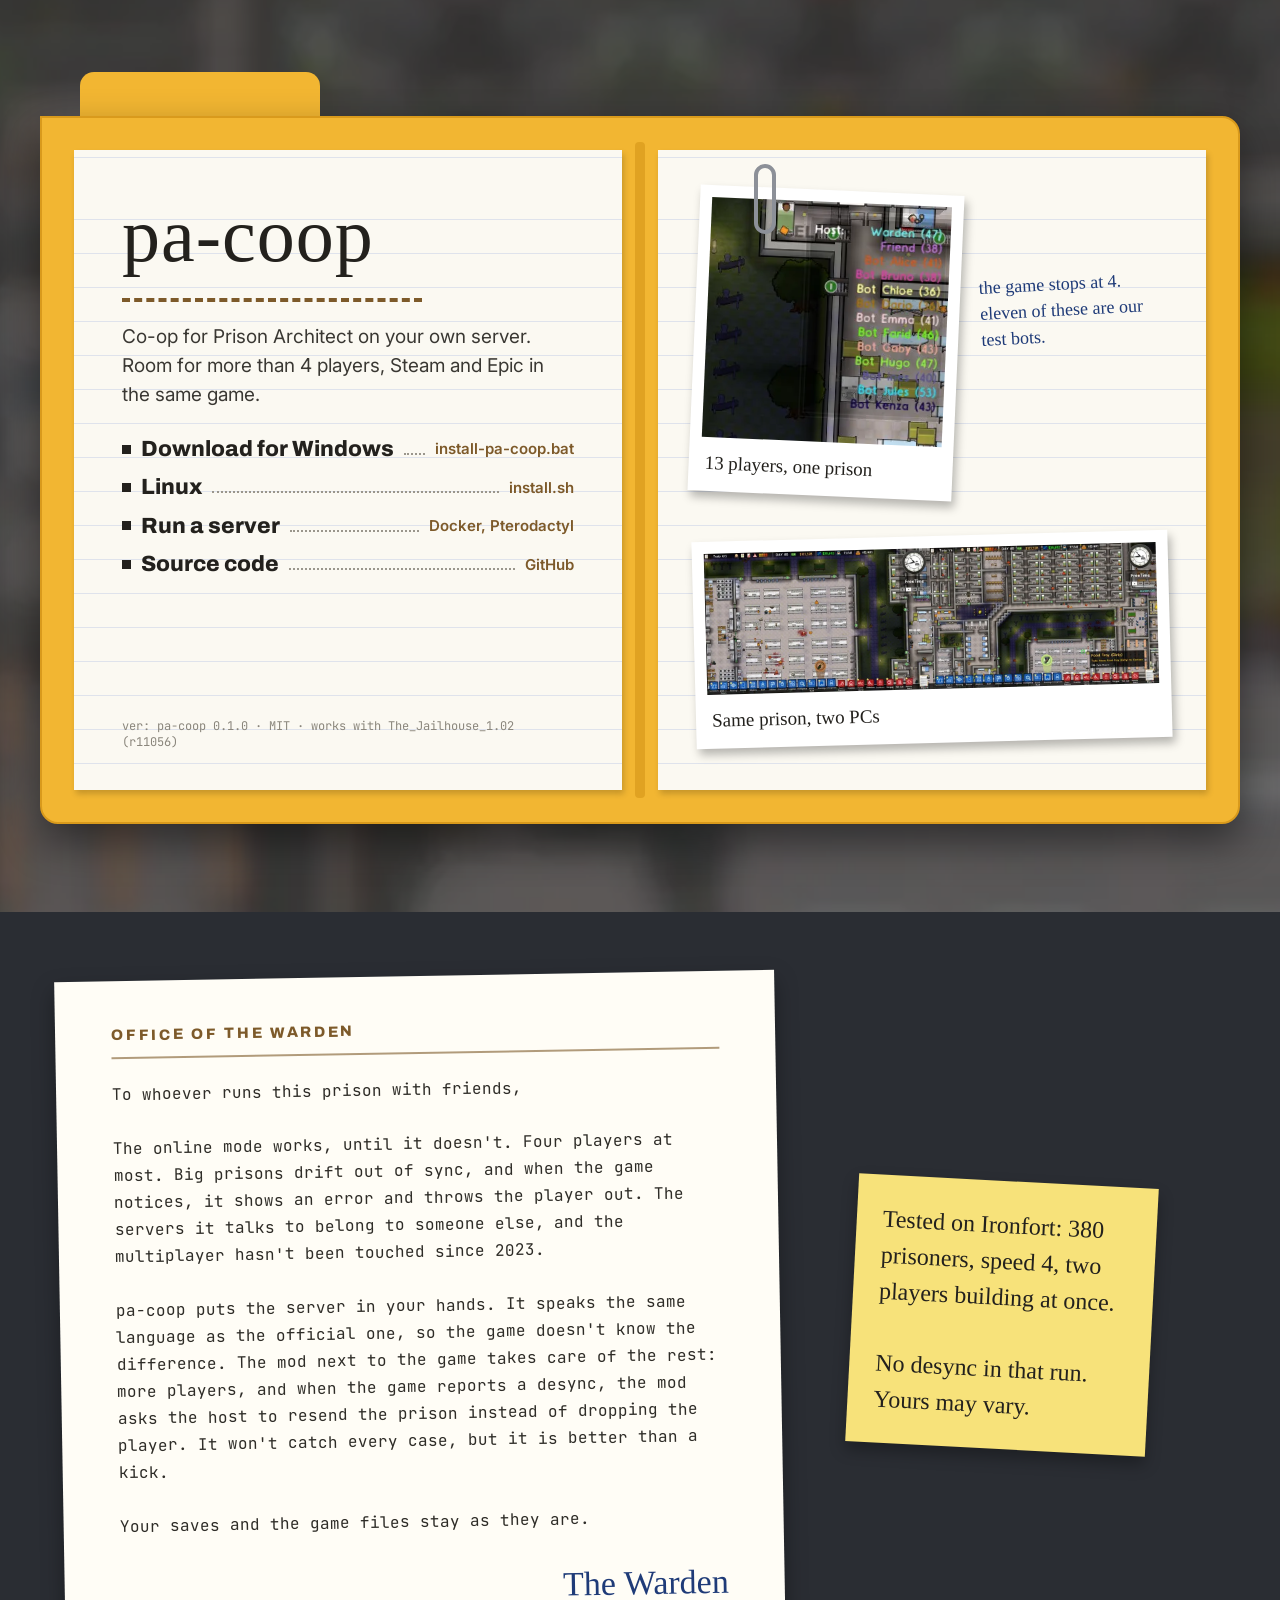
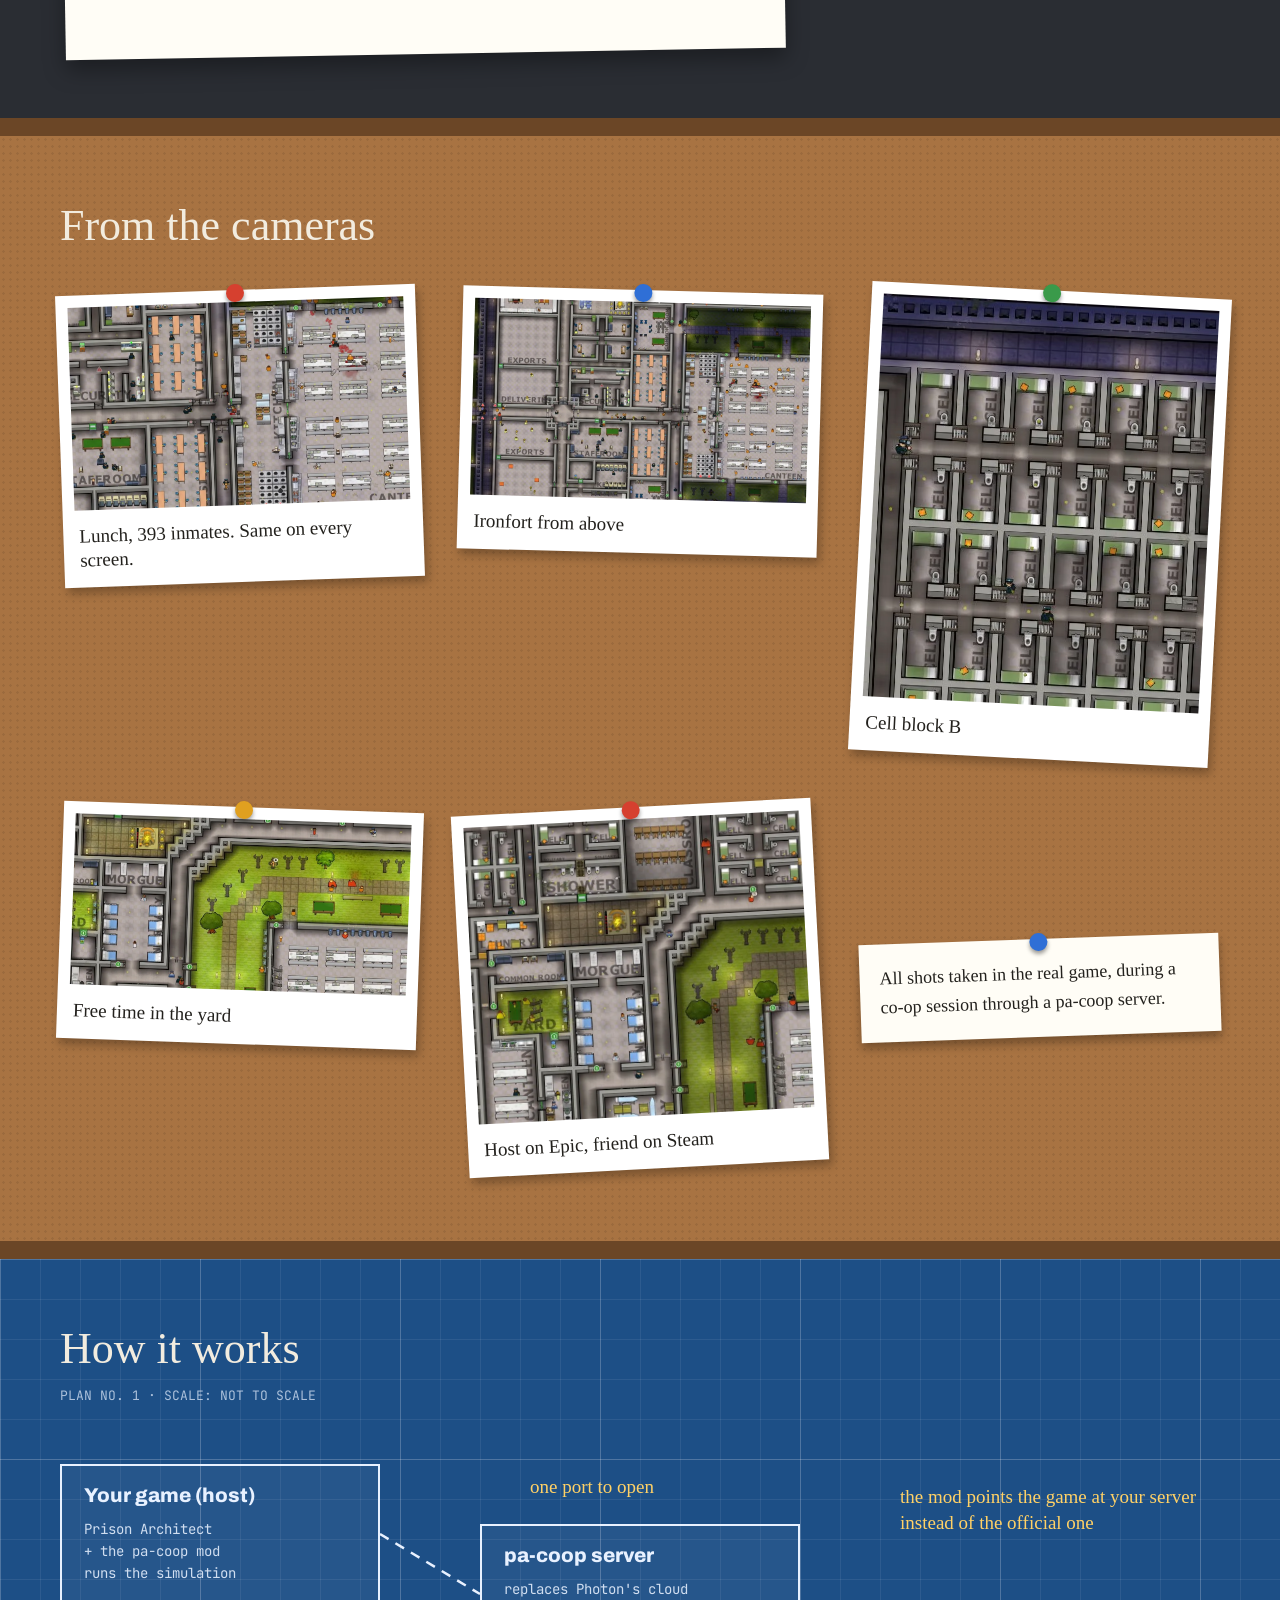
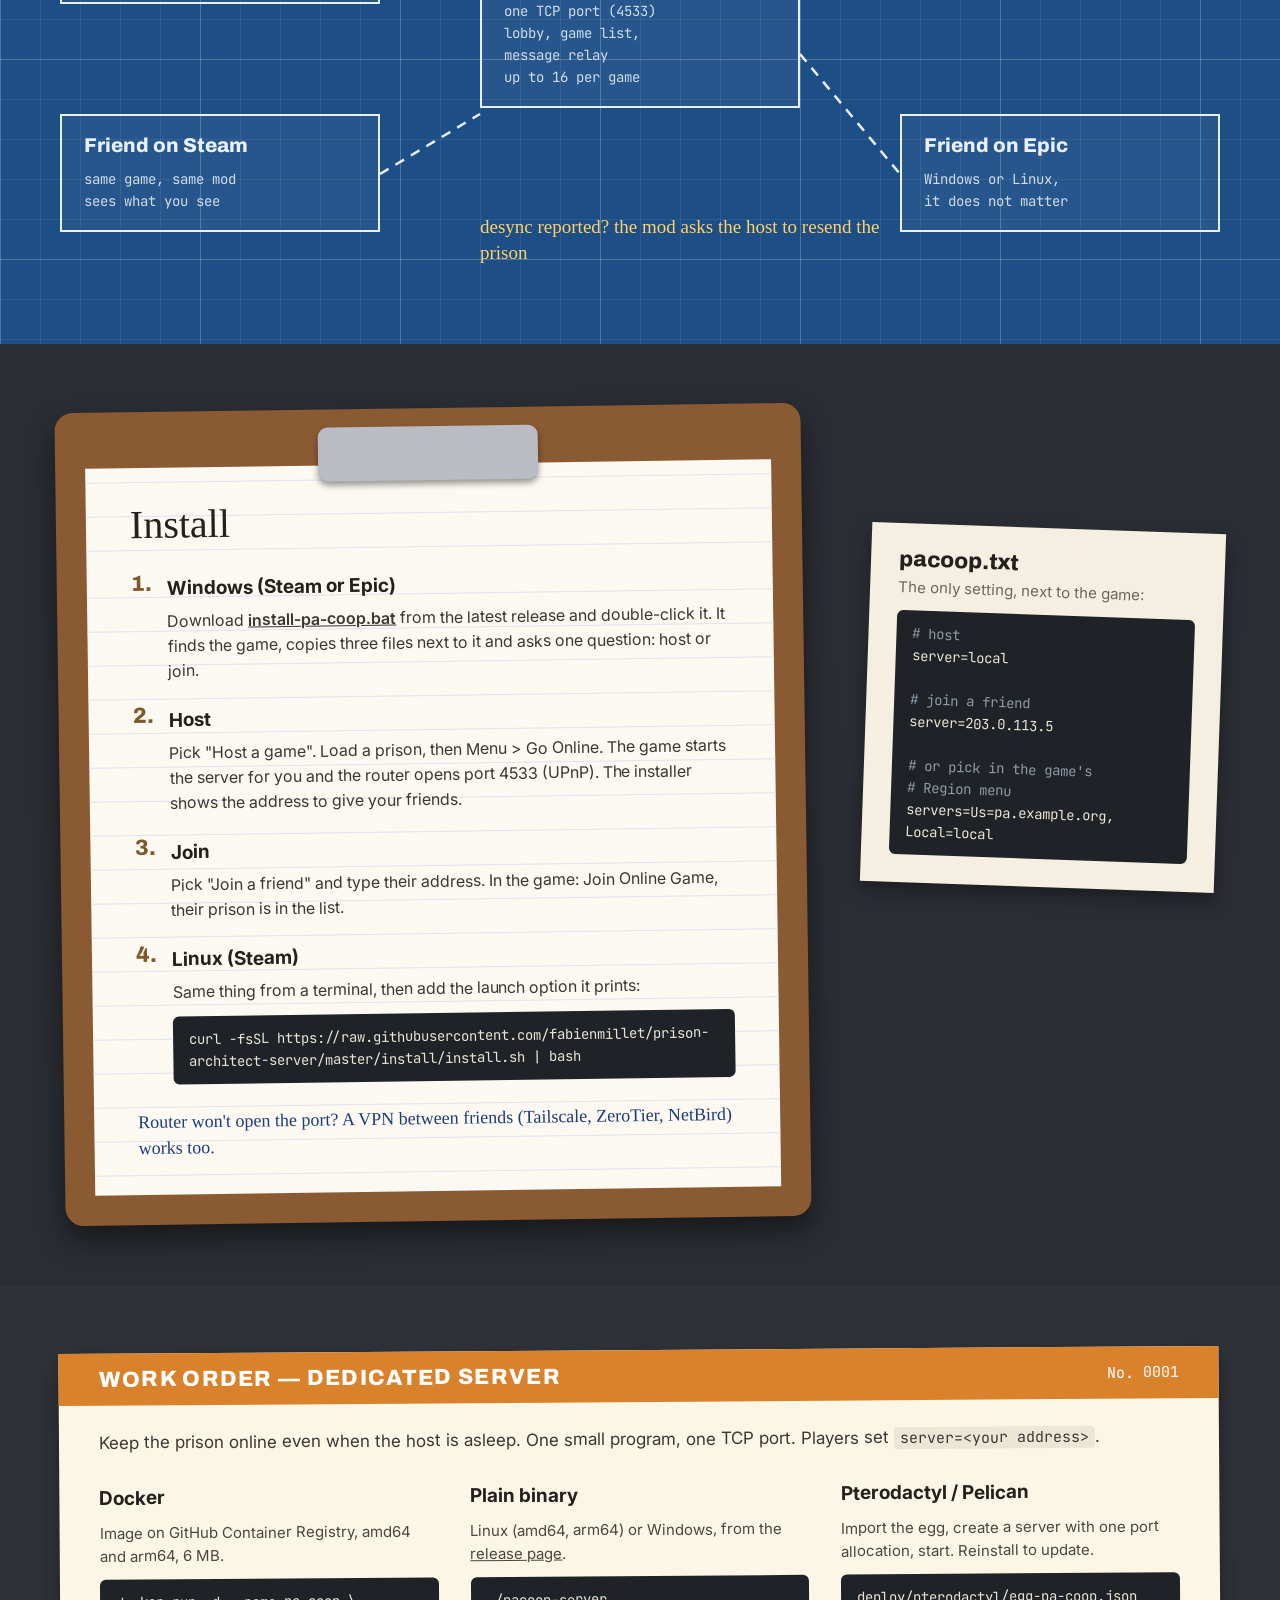
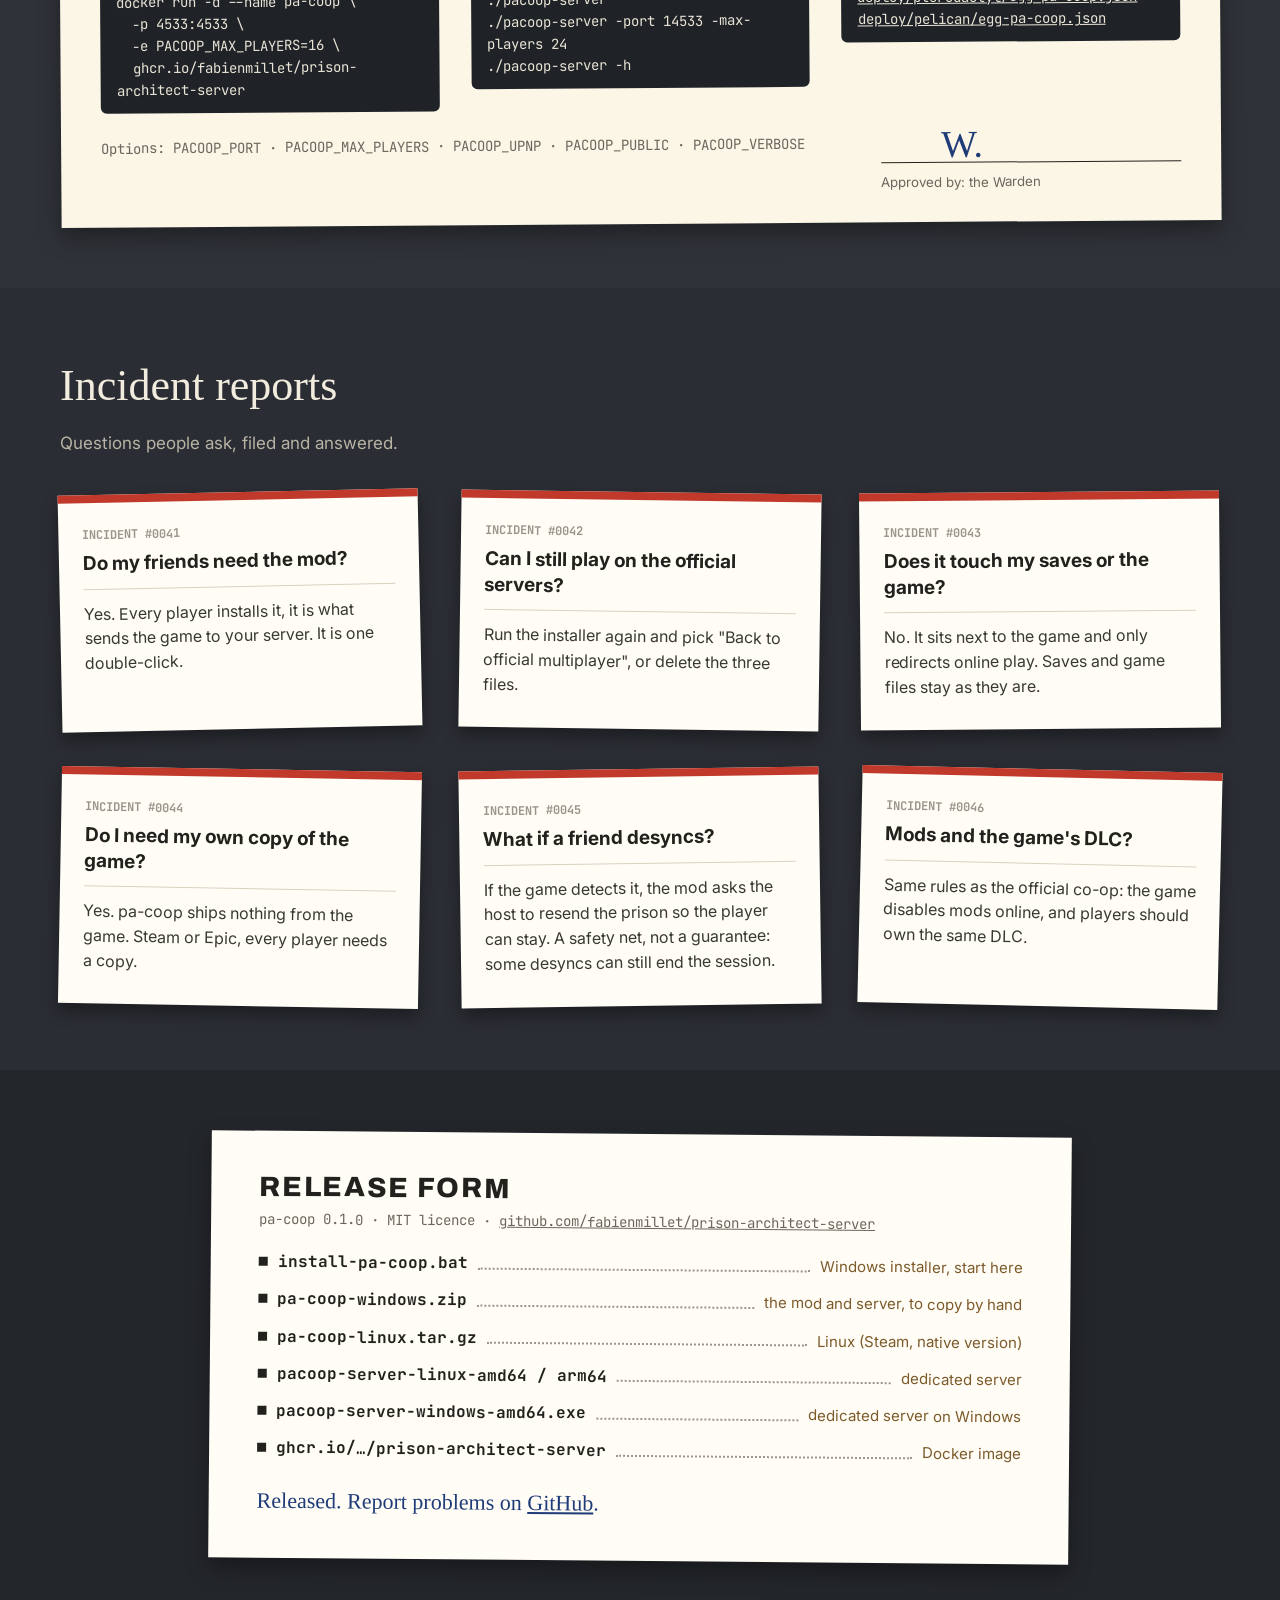
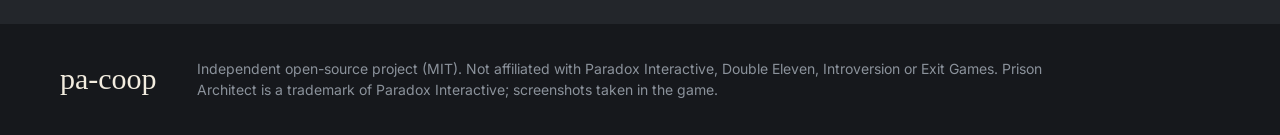
==== site/index.html @ 5cab7333 "Add the project website (Cloudflare Pages)" ====
<!doctype html>
<html lang="en">
<head>
<meta charset="utf-8">
<meta name="viewport" content="width=device-width, initial-scale=1">
<title>pa-coop · co-op for Prison Architect on your own server</title>
<meta name="description" content="pa-coop runs Prison Architect's online co-op on your own server: more than 4 players, Steam and Epic in the same game, host from the game or a dedicated server.">
<meta property="og:title" content="pa-coop · co-op for Prison Architect on your own server">
<meta property="og:description" content="More than 4 players, Steam and Epic in the same game, host from the game or a dedicated server.">
<meta property="og:image" content="/img/social.png">
<meta property="og:type" content="website">
<meta name="twitter:card" content="summary_large_image">
<link rel="icon" href="data:image/svg+xml,%3Csvg xmlns='http://www.w3.org/2000/svg' viewBox='0 0 64 64'%3E%3Crect x='6' y='14' width='52' height='42' rx='6' fill='%23f2b632'/%3E%3Crect x='6' y='8' width='22' height='10' rx='3' fill='%23f2b632'/%3E%3Crect x='14' y='22' width='36' height='28' fill='%23fbf9f2'/%3E%3C/svg%3E">
<link rel="preconnect" href="https://fonts.googleapis.com">
<link rel="preconnect" href="https://fonts.gstatic.com" crossorigin>
<link href="https://fonts.googleapis.com/css2?family=Archivo:wght@800&family=Inter:wght@400;600;700&family=JetBrains+Mono:wght@400;700&family=Permanent+Marker&display=swap" rel="stylesheet">
<link rel="stylesheet" href="style.css">
</head>
<body>

<!-- ============ Folder ============ -->
<header class="hero">
  <div class="hero-bg" aria-hidden="true"></div>
  <div class="folder">
    <div class="folder-tab" aria-hidden="true"></div>
    <div class="folder-body">
      <section class="sheet sheet-left ruled">
        <h1 class="marker">pa-coop</h1>
        <div class="dash-rule" aria-hidden="true"></div>
        <p class="intro">Co-op for Prison Architect on your own server. Room for more than 4 players, Steam and Epic in the same game.</p>
        <nav class="menu" aria-label="Main">
          <a href="https://github.com/fabienmillet/prison-architect-server/releases/latest/download/install-pa-coop.bat"><b>Download for Windows</b><i></i><span>install-pa-coop.bat</span></a>
          <a href="#install"><b>Linux</b><i></i><span>install.sh</span></a>
          <a href="#server"><b>Run a server</b><i></i><span>Docker, Pterodactyl</span></a>
          <a href="https://github.com/fabienmillet/prison-architect-server"><b>Source code</b><i></i><span>GitHub</span></a>
        </nav>
        <p class="ver">ver: pa-coop 0.1.0 · MIT · works with The_Jailhouse_1.02 (r11056)</p>
      </section>
      <section class="sheet sheet-right ruled" aria-label="Screenshots">
        <div class="clip" aria-hidden="true"></div>
        <figure class="polaroid p-13">
          <img src="img/coop-13.webp" width="300" height="300" alt="In-game player list showing 13 players in one prison">
          <figcaption>13 players, one prison</figcaption>
        </figure>
        <p class="scribble s-13">the game stops at 4. eleven of these are our test bots.</p>
        <figure class="polaroid p-two">
          <img src="img/coop-two.webp" width="1280" height="400" alt="The same prison on two computers side by side">
          <figcaption>Same prison, two PCs</figcaption>
        </figure>
      </section>
    </div>
  </div>
</header>

<main>

<!-- ============ Letter ============ -->
<section class="desk">
  <div class="wrap letter-row">
    <article class="letter">
      <p class="letterhead">Office of the Warden</p>
      <div class="typed">
        <p>To whoever runs this prison with friends,</p>
        <p>The online mode works, until it doesn't. Four players at most. Big prisons drift out of sync, and when the game notices, it shows an error and throws the player out. The servers it talks to belong to someone else, and the multiplayer hasn't been touched since 2023.</p>
        <p>pa-coop puts the server in your hands. It speaks the same language as the official one, so the game doesn't know the difference. The mod next to the game takes care of the rest: more players, and when the game reports a desync, the mod asks the host to resend the prison instead of dropping the player. It won't catch every case, but it is better than a kick.</p>
        <p>Your saves and the game files stay as they are.</p>
      </div>
      <p class="signature marker">The Warden</p>
    </article>
    <aside class="sticky marker">Tested on Ironfort: 380 prisoners, speed 4, two players building at once.<br><br>No desync in that run. Yours may vary.</aside>
  </div>
</section>

<!-- ============ Corkboard ============ -->
<section class="cork">
  <div class="wrap">
    <h2 class="marker light">From the cameras</h2>
    <div class="board">
      <figure class="polaroid pin red"><img src="img/canteen.webp" alt="The canteen at lunch, packed with prisoners" loading="lazy" width="1060" height="640"><figcaption>Lunch, 393 inmates. Same on every screen.</figcaption></figure>
      <figure class="polaroid pin blue"><img src="img/overview.webp" alt="Ironfort seen from above" loading="lazy" width="1090" height="640"><figcaption>Ironfort from above</figcaption></figure>
      <figure class="polaroid pin green tall"><img src="img/block.webp" alt="A cell block" loading="lazy" width="1060" height="620"><figcaption>Cell block B</figcaption></figure>
      <figure class="polaroid pin yellow"><img src="img/yard2.webp" alt="Free time in the yard" loading="lazy" width="1100" height="560"><figcaption>Free time in the yard</figcaption></figure>
      <figure class="polaroid pin red"><img src="img/cells.webp" alt="Cells, shower block and morgue" loading="lazy" width="770" height="680"><figcaption>Host on Epic, friend on Steam</figcaption></figure>
      <p class="index-card marker pin blue">All shots taken in the real game, during a co-op session through a pa-coop server.</p>
    </div>
  </div>
</section>

<!-- ============ Blueprint ============ -->
<section class="blueprint" id="how">
  <div class="wrap">
    <h2 class="marker light">How it works</h2>
    <p class="plan-no">Plan no. 1 · scale: not to scale</p>
    <div class="plan">
      <div class="bp-box bp-host"><h3>Your game (host)</h3><p>Prison Architect<br>+ the pa-coop mod<br>runs the simulation</p></div>
      <div class="bp-box bp-server"><h3>pa-coop server</h3><p>replaces Photon's cloud<br>one TCP port (4533)<br>lobby, game list,<br>message relay<br>up to 16 per game</p></div>
      <div class="bp-box bp-steam"><h3>Friend on Steam</h3><p>same game, same mod<br>sees what you see</p></div>
      <div class="bp-box bp-epic"><h3>Friend on Epic</h3><p>Windows or Linux,<br>it does not matter</p></div>
      <svg class="wires" viewBox="0 0 1160 420" preserveAspectRatio="none" aria-hidden="true">
        <path d="M320 90 L420 150 M320 330 L420 270 M740 210 L840 330"/>
      </svg>
      <p class="bp-note n1 marker">one port to open</p>
      <p class="bp-note n2 marker">the mod points the game at your server instead of the official one</p>
      <p class="bp-note n3 marker">desync reported? the mod asks the host to resend the prison</p>
    </div>
  </div>
</section>

<!-- ============ Install ============ -->
<section class="desk" id="install">
  <div class="wrap install-row">
    <div class="clipboard">
      <div class="clipboard-clip" aria-hidden="true"></div>
      <div class="clipboard-sheet ruled">
        <h2 class="marker">Install</h2>
        <ol class="steps">
          <li><h3>Windows (Steam or Epic)</h3><p>Download <a href="https://github.com/fabienmillet/prison-architect-server/releases/latest/download/install-pa-coop.bat">install-pa-coop.bat</a> from the latest release and double-click it. It finds the game, copies three files next to it and asks one question: host or join.</p></li>
          <li><h3>Host</h3><p>Pick "Host a game". Load a prison, then Menu &gt; Go Online. The game starts the server for you and the router opens port 4533 (UPnP). The installer shows the address to give your friends.</p></li>
          <li><h3>Join</h3><p>Pick "Join a friend" and type their address. In the game: Join Online Game, their prison is in the list.</p></li>
          <li><h3>Linux (Steam)</h3><p>Same thing from a terminal, then add the launch option it prints:</p>
            <pre><code>curl -fsSL https://raw.githubusercontent.com/fabienmillet/prison-architect-server/master/install/install.sh | bash</code></pre></li>
        </ol>
        <p class="scribble">Router won't open the port? A VPN between friends (Tailscale, ZeroTier, NetBird) works too.</p>
      </div>
    </div>
    <aside class="card cfg">
      <h3>pacoop.txt</h3>
      <p>The only setting, next to the game:</p>
<pre><code><span class="c"># host</span>
server=local

<span class="c"># join a friend</span>
server=203.0.113.5

<span class="c"># or pick in the game's</span>
<span class="c"># Region menu</span>
servers=Us=pa.example.org, Local=local</code></pre>
    </aside>
  </div>
</section>

<!-- ============ Server ============ -->
<section class="desk alt" id="server">
  <div class="wrap">
    <article class="work-order">
      <header><h2>Work order — dedicated server</h2><span>No. 0001</span></header>
      <p class="wo-intro">Keep the prison online even when the host is asleep. One small program, one TCP port. Players set <code>server=&lt;your address&gt;</code>.</p>
      <div class="wo-cols">
        <div><h3>Docker</h3><p>Image on GitHub Container Registry, amd64 and arm64, 6 MB.</p>
<pre><code>docker run -d --name pa-coop \
  -p 4533:4533 \
  -e PACOOP_MAX_PLAYERS=16 \
  ghcr.io/fabienmillet/prison-architect-server</code></pre></div>
        <div><h3>Plain binary</h3><p>Linux (amd64, arm64) or Windows, from the <a href="https://github.com/fabienmillet/prison-architect-server/releases/latest">release page</a>.</p>
<pre><code>./pacoop-server
./pacoop-server -port 14533 -max-players 24
./pacoop-server -h</code></pre></div>
        <div><h3>Pterodactyl / Pelican</h3><p>Import the egg, create a server with one port allocation, start. Reinstall to update.</p>
<pre><code><a href="https://github.com/fabienmillet/prison-architect-server/blob/master/deploy/pterodactyl/egg-pa-coop.json">deploy/pterodactyl/egg-pa-coop.json</a>
<a href="https://github.com/fabienmillet/prison-architect-server/blob/master/deploy/pelican/egg-pa-coop.json">deploy/pelican/egg-pa-coop.json</a></code></pre></div>
      </div>
      <p class="wo-opts">Options: PACOOP_PORT · PACOOP_MAX_PLAYERS · PACOOP_UPNP · PACOOP_PUBLIC · PACOOP_VERBOSE</p>
      <div class="wo-sign"><span class="marker">W.</span><small>Approved by: the Warden</small></div>
    </article>
  </div>
</section>

<!-- ============ FAQ ============ -->
<section class="desk" id="faq">
  <div class="wrap">
    <h2 class="marker light">Incident reports</h2>
    <p class="sub">Questions people ask, filed and answered.</p>
    <div class="incidents">
      <article><small>Incident #0041</small><h3>Do my friends need the mod?</h3><p>Yes. Every player installs it, it is what sends the game to your server. It is one double-click.</p></article>
      <article><small>Incident #0042</small><h3>Can I still play on the official servers?</h3><p>Run the installer again and pick "Back to official multiplayer", or delete the three files.</p></article>
      <article><small>Incident #0043</small><h3>Does it touch my saves or the game?</h3><p>No. It sits next to the game and only redirects online play. Saves and game files stay as they are.</p></article>
      <article><small>Incident #0044</small><h3>Do I need my own copy of the game?</h3><p>Yes. pa-coop ships nothing from the game. Steam or Epic, every player needs a copy.</p></article>
      <article><small>Incident #0045</small><h3>What if a friend desyncs?</h3><p>If the game detects it, the mod asks the host to resend the prison so the player can stay. A safety net, not a guarantee: some desyncs can still end the session.</p></article>
      <article><small>Incident #0046</small><h3>Mods and the game's DLC?</h3><p>Same rules as the official co-op: the game disables mods online, and players should own the same DLC.</p></article>
    </div>
  </div>
</section>

<!-- ============ Release ============ -->
<section class="desk dark" id="download">
  <div class="wrap">
    <article class="release">
      <h2>Release form</h2>
      <p class="rel-meta">pa-coop 0.1.0 · MIT licence · <a href="https://github.com/fabienmillet/prison-architect-server">github.com/fabienmillet/prison-architect-server</a></p>
      <ul>
        <li><a href="https://github.com/fabienmillet/prison-architect-server/releases/latest/download/install-pa-coop.bat"><b>install-pa-coop.bat</b><i></i><span>Windows installer, start here</span></a></li>
        <li><a href="https://github.com/fabienmillet/prison-architect-server/releases/latest/download/pa-coop-windows.zip"><b>pa-coop-windows.zip</b><i></i><span>the mod and server, to copy by hand</span></a></li>
        <li><a href="https://github.com/fabienmillet/prison-architect-server/releases/latest/download/pa-coop-linux.tar.gz"><b>pa-coop-linux.tar.gz</b><i></i><span>Linux (Steam, native version)</span></a></li>
        <li><a href="https://github.com/fabienmillet/prison-architect-server/releases/latest"><b>pacoop-server-linux-amd64 / arm64</b><i></i><span>dedicated server</span></a></li>
        <li><a href="https://github.com/fabienmillet/prison-architect-server/releases/latest/download/pacoop-server-windows-amd64.exe"><b>pacoop-server-windows-amd64.exe</b><i></i><span>dedicated server on Windows</span></a></li>
        <li><a href="https://github.com/fabienmillet/prison-architect-server/pkgs/container/prison-architect-server"><b>ghcr.io/…/prison-architect-server</b><i></i><span>Docker image</span></a></li>
      </ul>
      <p class="marker blue-ink">Released. Report problems on <a href="https://github.com/fabienmillet/prison-architect-server/issues">GitHub</a>.</p>
    </article>
  </div>
</section>

</main>

<footer>
  <div class="wrap foot">
    <span class="marker">pa-coop</span>
    <p>Independent open-source project (MIT). Not affiliated with Paradox Interactive, Double Eleven, Introversion or Exit Games. Prison Architect is a trademark of Paradox Interactive; screenshots taken in the game.</p>
  </div>
</footer>
</body>
</html>
---- site/style.css ----
:root {
  --ink: #23211d;
  --ink-2: #3a3833;
  --muted: #6b675e;
  --paper: #fbf9f2;
  --paper-2: #fffdf6;
  --rule: #dfe3ec;
  --folder: #f2b632;
  --folder-d: #d99a1c;
  --brown: #7d5a2a;
  --blue-ink: #1f3b78;
  --desk: #2a2d33;
  --desk-2: #2f3238;
  --code-bg: #1f2227;
  --code-fg: #e9e4d6;
  --marker: 'Permanent Marker', 'Comic Sans MS', cursive;
  --mono: 'JetBrains Mono', ui-monospace, Menlo, Consolas, monospace;
  --sans: 'Inter', system-ui, -apple-system, 'Segoe UI', Roboto, sans-serif;
  --head: 'Archivo', 'Inter', system-ui, sans-serif;
}
* { box-sizing: border-box; }
html { scroll-behavior: smooth; }
body { margin: 0; background: var(--desk); color: var(--ink); font: 16px/1.55 var(--sans); -webkit-font-smoothing: antialiased; }
img { display: block; max-width: 100%; height: auto; }
a { color: inherit; }
h1, h2, h3, p { margin: 0; }
code, pre { font-family: var(--mono); }
.marker { font-family: var(--marker); font-weight: 400; }
.wrap { width: min(1160px, 100% - 32px); margin-inline: auto; }
.ruled { background-color: var(--paper); background-image: repeating-linear-gradient(to bottom, transparent 0 33px, var(--rule) 33px 34px); background-position: 0 36px; }
.light { color: #f2ecdf; }
.shadow { box-shadow: 0 10px 22px rgba(0,0,0,.35); }

/* ---------- Hero / folder ---------- */
.hero { position: relative; overflow: hidden; padding: 72px 16px 88px; background: #14171b; }
.hero-bg { position: absolute; inset: -40px; background: url(img/hero-blur.webp) center/cover; opacity: .45; }
.folder { position: relative; width: min(1200px, 100%); margin-inline: auto; }
.folder-tab { width: 240px; height: 44px; margin-left: 40px; background: var(--folder); border-radius: 14px 14px 0 0; }
.folder-body { display: grid; grid-template-columns: 1fr 1fr; gap: 36px; padding: 32px; background: var(--folder); border: 2px solid var(--folder-d); border-radius: 0 18px 18px 18px; box-shadow: 0 18px 40px rgba(0,0,0,.45); position: relative; }
.folder-body::after { content: ''; position: absolute; left: 50%; top: 24px; bottom: 24px; width: 10px; margin-left: -5px; background: var(--folder-d); opacity: .7; border-radius: 4px; }
.sheet { position: relative; min-height: 640px; padding: 44px 48px 40px; box-shadow: 2px 4px 6px rgba(0,0,0,.18); }
.sheet-left { display: flex; flex-direction: column; gap: 20px; }
.sheet-left h1 { font-size: clamp(56px, 7vw, 76px); line-height: 1.1; letter-spacing: 1px; }
.dash-rule { width: 300px; max-width: 100%; border-top: 4px dashed var(--brown); }
.intro { font-size: 19px; color: var(--ink-2); max-width: 30em; }
.menu { display: flex; flex-direction: column; gap: 12px; margin-top: 6px; }
.menu a, .release li a { display: flex; align-items: center; gap: 10px; text-decoration: none; }
.menu a::before, .release li a::before { content: ''; flex: none; width: 9px; height: 9px; background: var(--ink); }
.menu b { font: 800 22px/1.2 var(--head); white-space: nowrap; }
.menu i, .release i { flex: 1; min-width: 20px; border-bottom: 2px dotted #9a968c; transform: translateY(5px); }
.menu span { font-weight: 600; font-size: 15px; color: var(--brown); white-space: nowrap; }
.menu a:hover b, .release a:hover b { text-decoration: underline; text-decoration-thickness: 2px; text-underline-offset: 4px; }
.ver { margin-top: auto; font: 12px var(--mono); color: #8a867c; }

.polaroid { margin: 0; padding: 12px 12px 0; background: #fff; box-shadow: 3px 6px 10px rgba(0,0,0,.28); }
.polaroid figcaption { font-family: var(--marker); font-size: 19px; padding: 14px 4px 16px; line-height: 1.25; }
.sheet-right { padding: 40px 36px; }
.clip { position: absolute; left: 96px; top: 14px; width: 22px; height: 70px; border: 4px solid #8c9098; border-radius: 11px; z-index: 2; }
.p-13 { width: 264px; transform: rotate(2.5deg); }
.s-13 { position: absolute; right: 36px; top: 120px; width: 190px; transform: rotate(-3deg); }
.p-two { margin-top: 40px; transform: rotate(-1.5deg); }
.scribble { font-family: var(--marker); color: var(--blue-ink); font-size: 18px; line-height: 1.45; }

/* ---------- Letter ---------- */
.desk { padding: 64px 0; background: var(--desk); }
.desk.alt { background: var(--desk-2); }
.desk.dark { background: #23262b; }
.letter-row { display: flex; align-items: center; gap: 72px; }
.letter { flex: 0 1 720px; background: var(--paper-2); padding: 46px 56px 40px; transform: rotate(-1deg); box-shadow: 0 10px 22px rgba(0,0,0,.35); }
.letterhead { font: 800 15px var(--head); letter-spacing: .18em; text-transform: uppercase; color: var(--brown); padding-bottom: 14px; border-bottom: 2px solid rgba(125,90,42,.6); margin-bottom: 22px; }
.typed { font: 16px/27px var(--mono); color: #2e2c27; display: grid; gap: 27px; }
.signature { text-align: right; font-size: 34px; color: var(--blue-ink); margin-top: 26px; }
.sticky { flex: 0 0 300px; background: #f7e27a; padding: 26px; font-size: 24px; line-height: 1.5; transform: rotate(3deg); box-shadow: 0 8px 16px rgba(0,0,0,.3); }

/* ---------- Corkboard ---------- */
.cork { padding: 56px 0 72px; background: #a87342 radial-gradient(rgba(0,0,0,.08) 1px, transparent 1.5px) 0 0/7px 7px; border-block: 18px solid #6b4626; }
.cork h2, .blueprint h2, #faq h2 { font-size: 44px; margin-bottom: 30px; }
.board { display: grid; grid-template-columns: repeat(3, 1fr); gap: 48px 40px; align-items: start; }
.board .polaroid:nth-child(1) { transform: rotate(-2deg); }
.board .polaroid:nth-child(2) { transform: rotate(1.5deg); }
.board .polaroid:nth-child(3) { transform: rotate(3deg); }
.board .polaroid:nth-child(4) { transform: rotate(2deg); }
.board .polaroid:nth-child(5) { transform: rotate(-3deg); }
.board .tall img { aspect-ratio: 5/6; object-fit: cover; }
.pin { position: relative; }
.pin::before { content: ''; position: absolute; top: -6px; left: 50%; width: 18px; height: 18px; margin-left: -9px; border-radius: 50%; box-shadow: 0 3px 4px rgba(0,0,0,.4); z-index: 1; }
.pin.red::before { background: #d6402f; } .pin.blue::before { background: #2f6fd6; } .pin.green::before { background: #3a9a4a; } .pin.yellow::before { background: #e0a020; }
.index-card { background: var(--paper-2); padding: 20px; font-size: 18px; line-height: 1.6; transform: rotate(-2deg); box-shadow: 0 6px 10px rgba(0,0,0,.3); align-self: center; }

/* ---------- Blueprint ---------- */
.blueprint { padding: 56px 0 80px; color: #e8f1ff;
  background-color: #1d4f86;
  background-image: linear-gradient(rgba(255,255,255,.16) 1px, transparent 1px), linear-gradient(90deg, rgba(255,255,255,.16) 1px, transparent 1px),
    linear-gradient(rgba(255,255,255,.07) 1px, transparent 1px), linear-gradient(90deg, rgba(255,255,255,.07) 1px, transparent 1px);
  background-size: 200px 200px, 200px 200px, 40px 40px, 40px 40px; }
.blueprint h2 { margin-bottom: 4px; }
.plan-no { font: 13px var(--mono); opacity: .7; text-transform: uppercase; margin-bottom: 40px; }
.plan { position: relative; height: 420px; }
.bp-box { position: absolute; border: 2.5px solid #e8f1ff; background: rgba(255,255,255,.04); padding: 18px 22px; }
.bp-box h3 { font: 800 20px var(--head); margin-bottom: 12px; }
.bp-box p { font: 14px/22px var(--mono); opacity: .88; }
.bp-host { left: 0; top: 20px; width: 320px; }
.bp-steam { left: 0; top: 270px; width: 320px; }
.bp-server { left: 420px; top: 80px; width: 320px; }
.bp-epic { left: 840px; top: 270px; width: 320px; }
.wires { position: absolute; inset: 0; width: 100%; height: 100%; pointer-events: none; }
.wires path { fill: none; stroke: #e8f1ff; stroke-width: 2.5; stroke-dasharray: 10 8; vector-effect: non-scaling-stroke; }
.bp-note { position: absolute; color: #ffd166; font-size: 19px; line-height: 1.35; }
.n1 { left: 470px; top: 30px; }
.n2 { left: 840px; top: 40px; width: 320px; }
.n3 { left: 420px; top: 370px; width: 400px; }

/* ---------- Install ---------- */
.install-row { display: flex; gap: 60px; align-items: flex-start; }
.clipboard { flex: 0 1 760px; position: relative; background: #8a5a32; border-radius: 18px; padding: 56px 30px 30px; transform: rotate(-.8deg); box-shadow: 0 14px 26px rgba(0,0,0,.45); }
.clipboard-clip { position: absolute; left: 50%; top: 18px; width: 220px; height: 54px; margin-left: -110px; background: #b9bcc2; border-radius: 10px; box-shadow: 0 4px 6px rgba(0,0,0,.4); }
.clipboard-sheet { padding: 26px 44px 34px; background-position: 0 96px; }
.clipboard-sheet h2 { font-size: 40px; margin-bottom: 18px; }
.steps { margin: 0; padding: 0; list-style: none; counter-reset: s; display: grid; grid-template-columns: minmax(0, 1fr); gap: 22px; }
.steps li, .wo-cols > div, .clipboard, .clipboard-sheet { min-width: 0; }
.steps li { counter-increment: s; position: relative; padding-left: 36px; }
.steps li::before { content: counter(s) '.'; position: absolute; left: 0; top: -2px; font: 800 22px var(--head); color: var(--brown); }
.steps h3 { font-size: 19px; margin-bottom: 6px; }
.steps p { color: var(--ink-2); }
.steps a { font-weight: 600; }
pre { margin: 12px 0 0; padding: 12px 16px; background: var(--code-bg); color: var(--code-fg); border-radius: 6px; font-size: 14px; line-height: 22px; white-space: pre-wrap; overflow-wrap: anywhere; }
pre a { color: var(--code-fg); }
.clipboard .scribble { margin-top: 24px; }
.card { background: #f4efe1; padding: 24px 28px 28px; transform: rotate(2deg); box-shadow: 0 8px 16px rgba(0,0,0,.35); margin-top: 120px; flex: 1 1 360px; max-width: 440px; }
.card h3 { font: 800 22px var(--head); }
.card p { color: var(--muted); font-size: 15px; margin-top: 4px; }
.card .c { color: #8f9aa6; }

/* ---------- Work order ---------- */
.work-order { background: #fbf6e6; box-shadow: 0 10px 22px rgba(0,0,0,.35); transform: rotate(-.4deg); padding-bottom: 28px; }
.work-order header { display: flex; justify-content: space-between; align-items: center; gap: 16px; background: #d9822b; color: #fff; padding: 14px 40px; }
.work-order h2 { font: 800 22px var(--head); letter-spacing: .06em; text-transform: uppercase; }
.work-order header span { font: 15px var(--mono); }
.wo-intro { padding: 24px 40px 0; font-size: 17px; color: var(--ink-2); }
.wo-intro code { background: #ece6d6; padding: 1px 6px; border-radius: 4px; font-size: 15px; }
.wo-cols { display: grid; grid-template-columns: repeat(3, 1fr); gap: 32px; padding: 28px 40px 0; }
.wo-cols h3 { font-size: 19px; margin-bottom: 8px; }
.wo-cols p { font-size: 15px; color: #4a473f; }
.wo-opts { padding: 26px 40px 0; font: 14px var(--mono); color: var(--muted); }
.wo-sign { margin: 10px 40px 0 auto; width: 300px; border-top: 1.5px solid var(--ink); position: relative; padding-top: 6px; color: var(--muted); }
.wo-sign span { position: absolute; left: 60px; top: -48px; font-size: 38px; color: var(--blue-ink); }

/* ---------- Incidents ---------- */
.sub { color: #b9b3a5; font-size: 17px; margin: -20px 0 36px; }
.incidents { display: grid; grid-template-columns: repeat(3, 1fr); gap: 40px; }
.incidents article { background: var(--paper-2); padding: 24px 24px 30px; border-top: 8px solid #c0392b; box-shadow: 0 8px 16px rgba(0,0,0,.35); }
.incidents article:nth-child(1) { transform: rotate(-1.2deg); } .incidents article:nth-child(2) { transform: rotate(.8deg); } .incidents article:nth-child(3) { transform: rotate(-.5deg); }
.incidents article:nth-child(4) { transform: rotate(1deg); } .incidents article:nth-child(5) { transform: rotate(-.8deg); } .incidents article:nth-child(6) { transform: rotate(1.3deg); }
.incidents small { display: block; font: 700 12px var(--mono); color: #9a958a; text-transform: uppercase; margin-bottom: 8px; }
.incidents h3 { font-size: 19px; line-height: 1.35; padding-bottom: 12px; margin-bottom: 12px; border-bottom: 1px solid #d9d2c0; }
.incidents p { color: var(--ink-2); }

/* ---------- Release ---------- */
.release { max-width: 860px; margin-inline: auto; background: var(--paper-2); padding: 40px 48px; transform: rotate(.5deg); box-shadow: 0 10px 22px rgba(0,0,0,.35); }
.release h2 { font: 800 28px var(--head); letter-spacing: .06em; text-transform: uppercase; }
.rel-meta { font: 14px var(--mono); color: var(--muted); margin: 8px 0 22px; }
.rel-meta a { color: inherit; }
.release ul { list-style: none; padding: 0; margin: 0 0 24px; display: grid; gap: 14px; }
.release b { font: 700 16px var(--mono); }
.release span { color: var(--brown); font-size: 15px; white-space: nowrap; }
.blue-ink { color: var(--blue-ink); font-size: 22px; }

/* ---------- Footer ---------- */
footer { background: #16181c; color: #8b929b; padding: 32px 0; }
.foot { display: flex; gap: 40px; align-items: center; }
.foot .marker { font-size: 30px; color: #f2ecdf; flex: none; }
.foot p { font-size: 14px; max-width: 880px; }

/* ---------- Small screens ---------- */
@media (max-width: 1100px) {
  .plan { height: auto; display: grid; gap: 18px; }
  .bp-box, .bp-note { position: static; width: auto !important; }
  .wires { display: none; }
  .bp-note { order: 9; }
}
@media (max-width: 900px) {
  .folder-body { grid-template-columns: 1fr; padding: 20px; }
  .folder-body::after { display: none; }
  .sheet { min-height: 0; padding: 32px 24px; }
  .sheet-right { display: grid; gap: 24px; justify-items: center; }
  .s-13 { position: static; width: auto; }
  .p-two { margin-top: 0; }
  .letter-row, .install-row { flex-direction: column; align-items: stretch; gap: 36px; }
  .letter { padding: 32px 24px; transform: none; }
  .sticky { flex: none; align-self: center; width: min(300px, 100%); }
  .board, .incidents, .wo-cols { grid-template-columns: minmax(0, 1fr); }
  .card { margin-top: 0; max-width: none; transform: none; }
  .clipboard { transform: none; padding: 50px 14px 14px; }
  .clipboard-sheet { padding: 22px 20px 26px; }
  .work-order header, .wo-intro, .wo-cols, .wo-opts { padding-inline: 20px; }
  .wo-sign { margin-right: 20px; width: 200px; }
  .release { padding: 28px 20px; transform: none; }
  .release li a { flex-wrap: wrap; }
  .release i { display: none; }
  .release span { white-space: normal; width: 100%; padding-left: 19px; }
  .menu b { white-space: normal; font-size: 20px; }
  .foot { flex-direction: column; align-items: flex-start; gap: 12px; }
  .hero { padding: 40px 12px 56px; }
}
@media (max-width: 600px) {
  .menu a { flex-wrap: wrap; row-gap: 0; }
  .menu i { display: none; }
  .menu span { width: 100%; padding-left: 19px; font-size: 14px; }
}
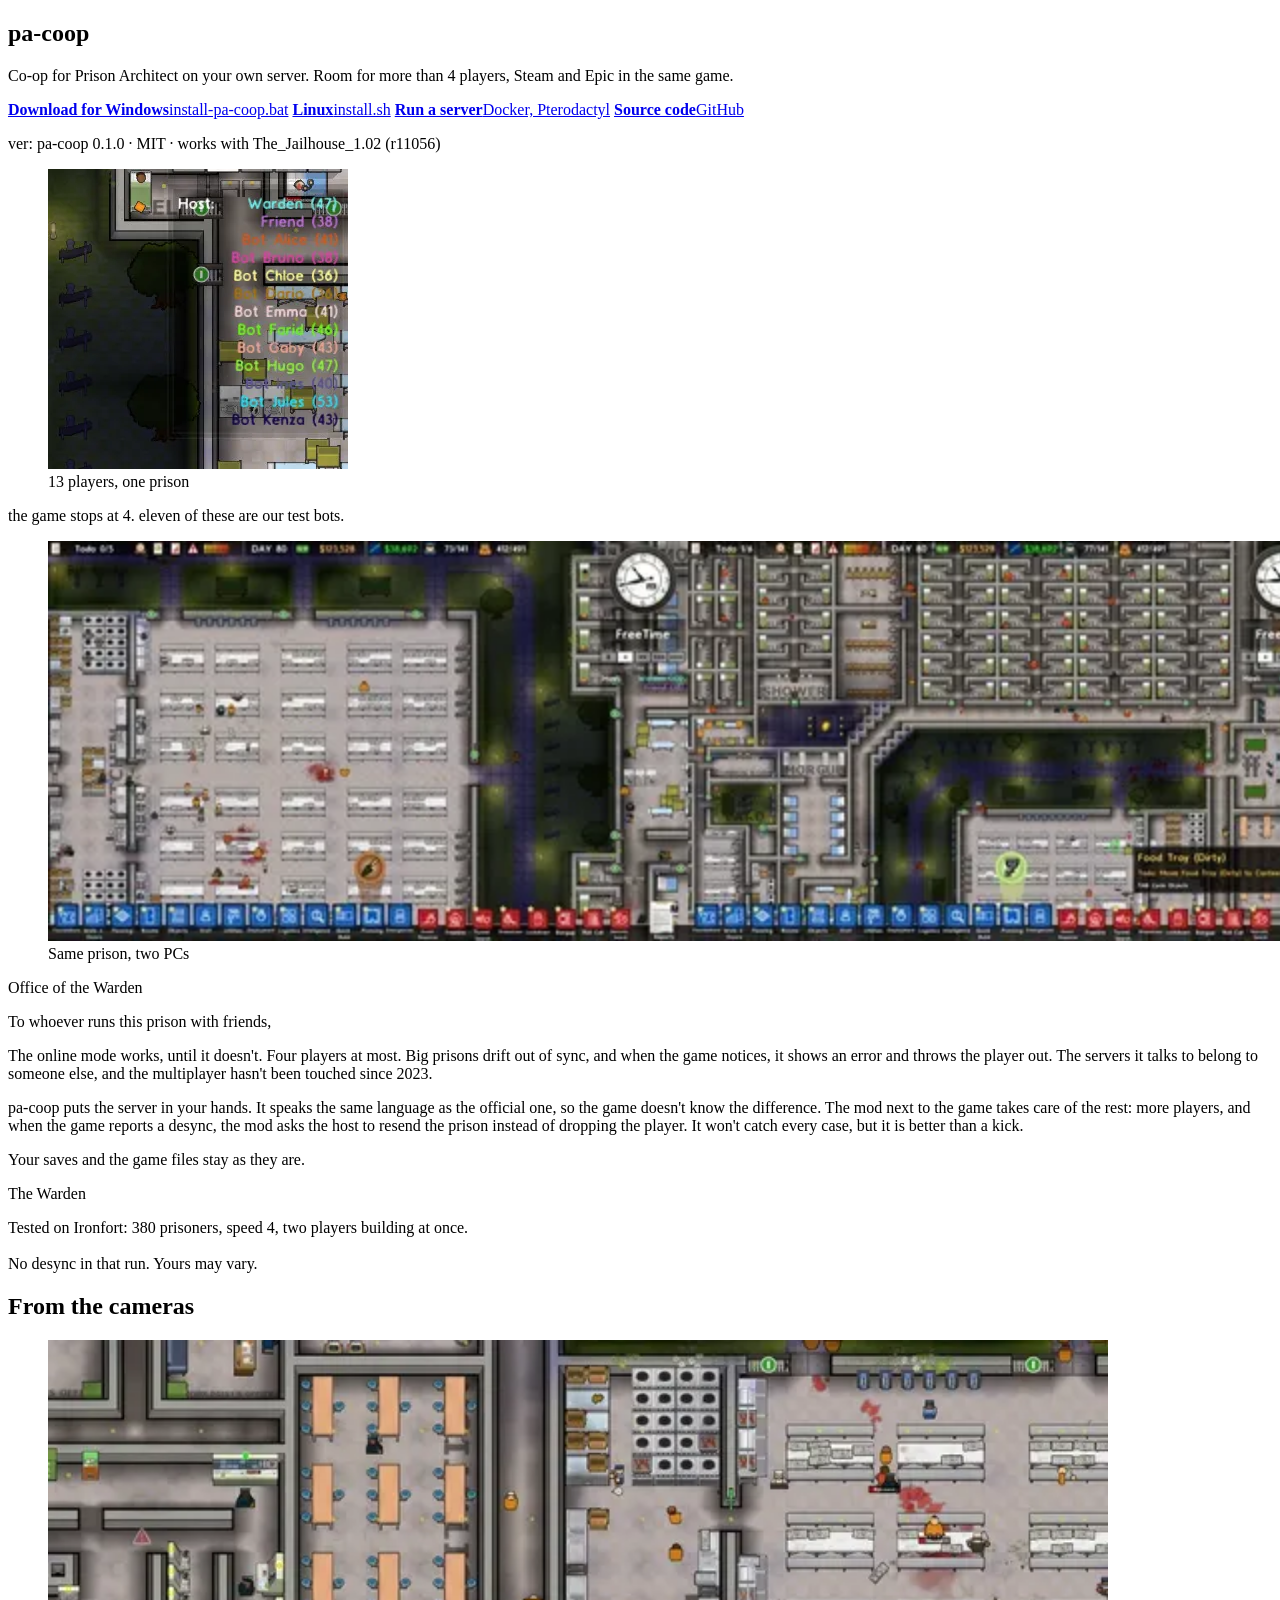
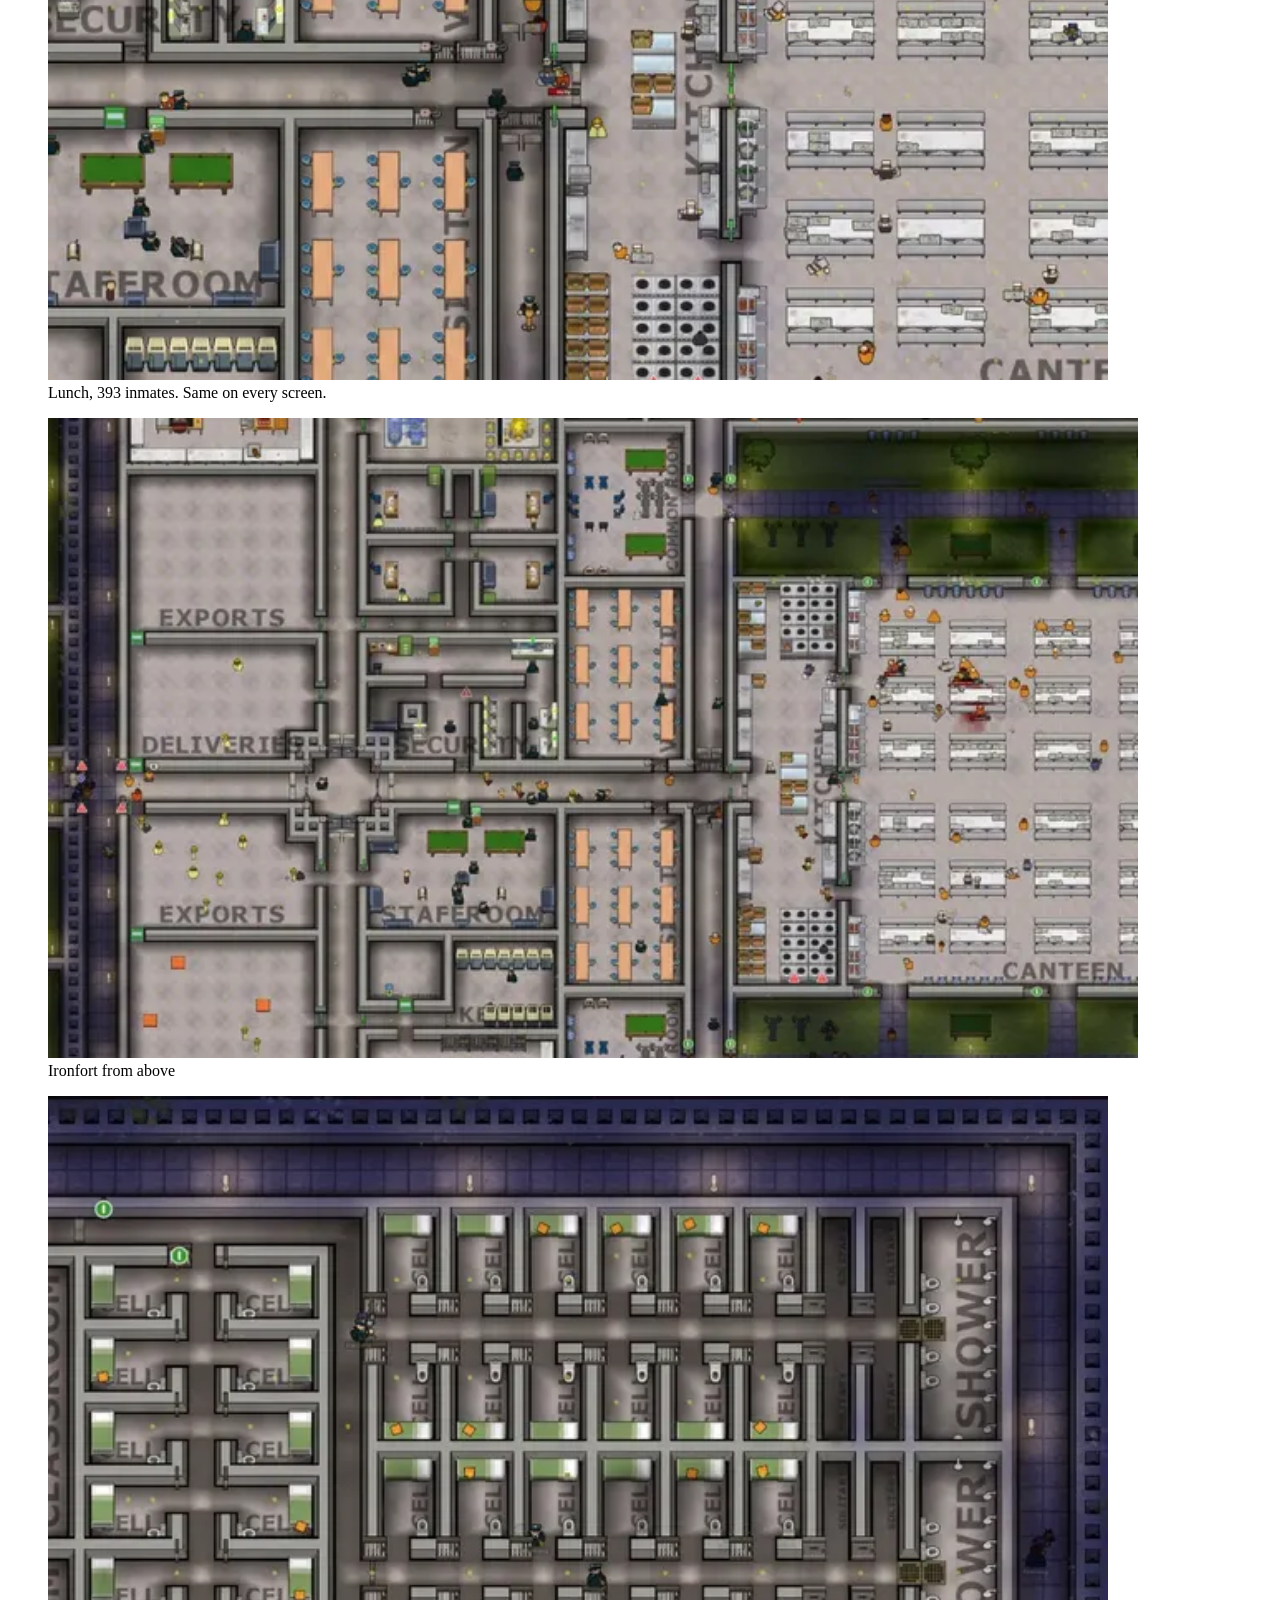
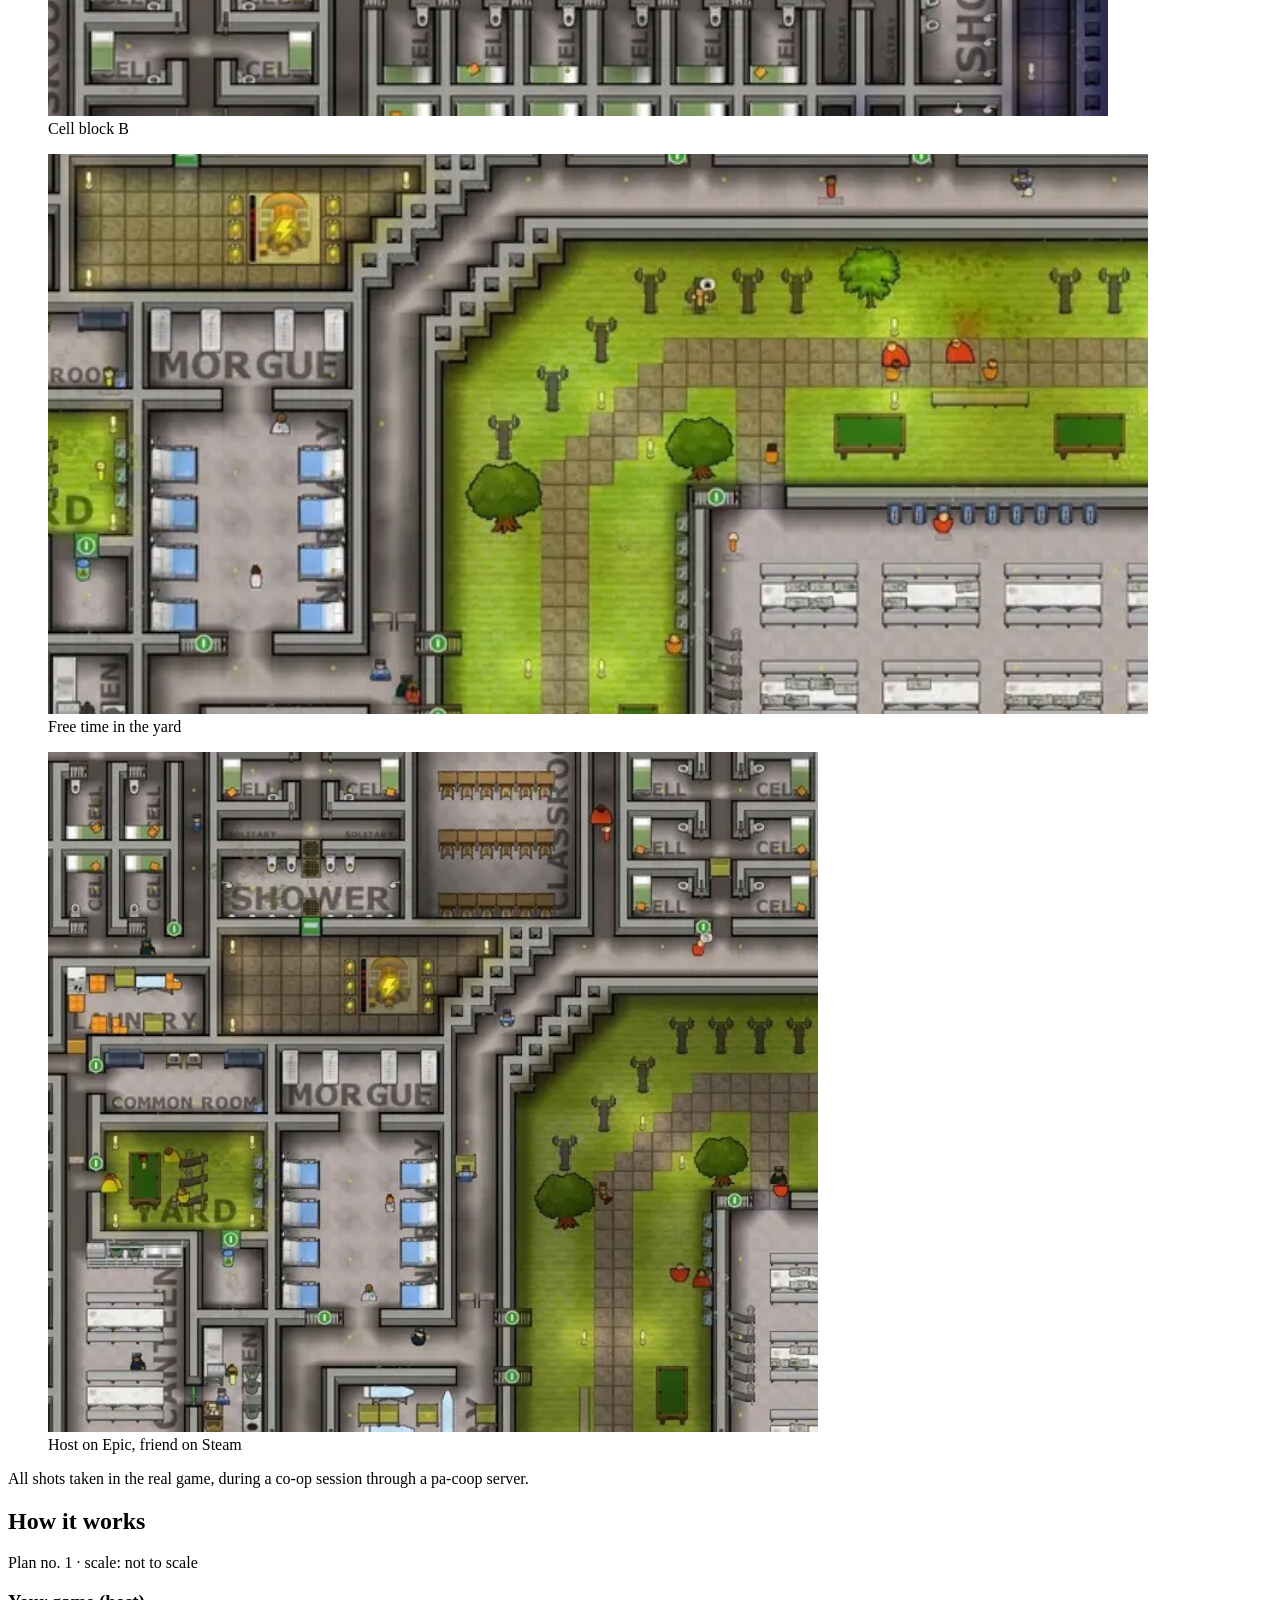
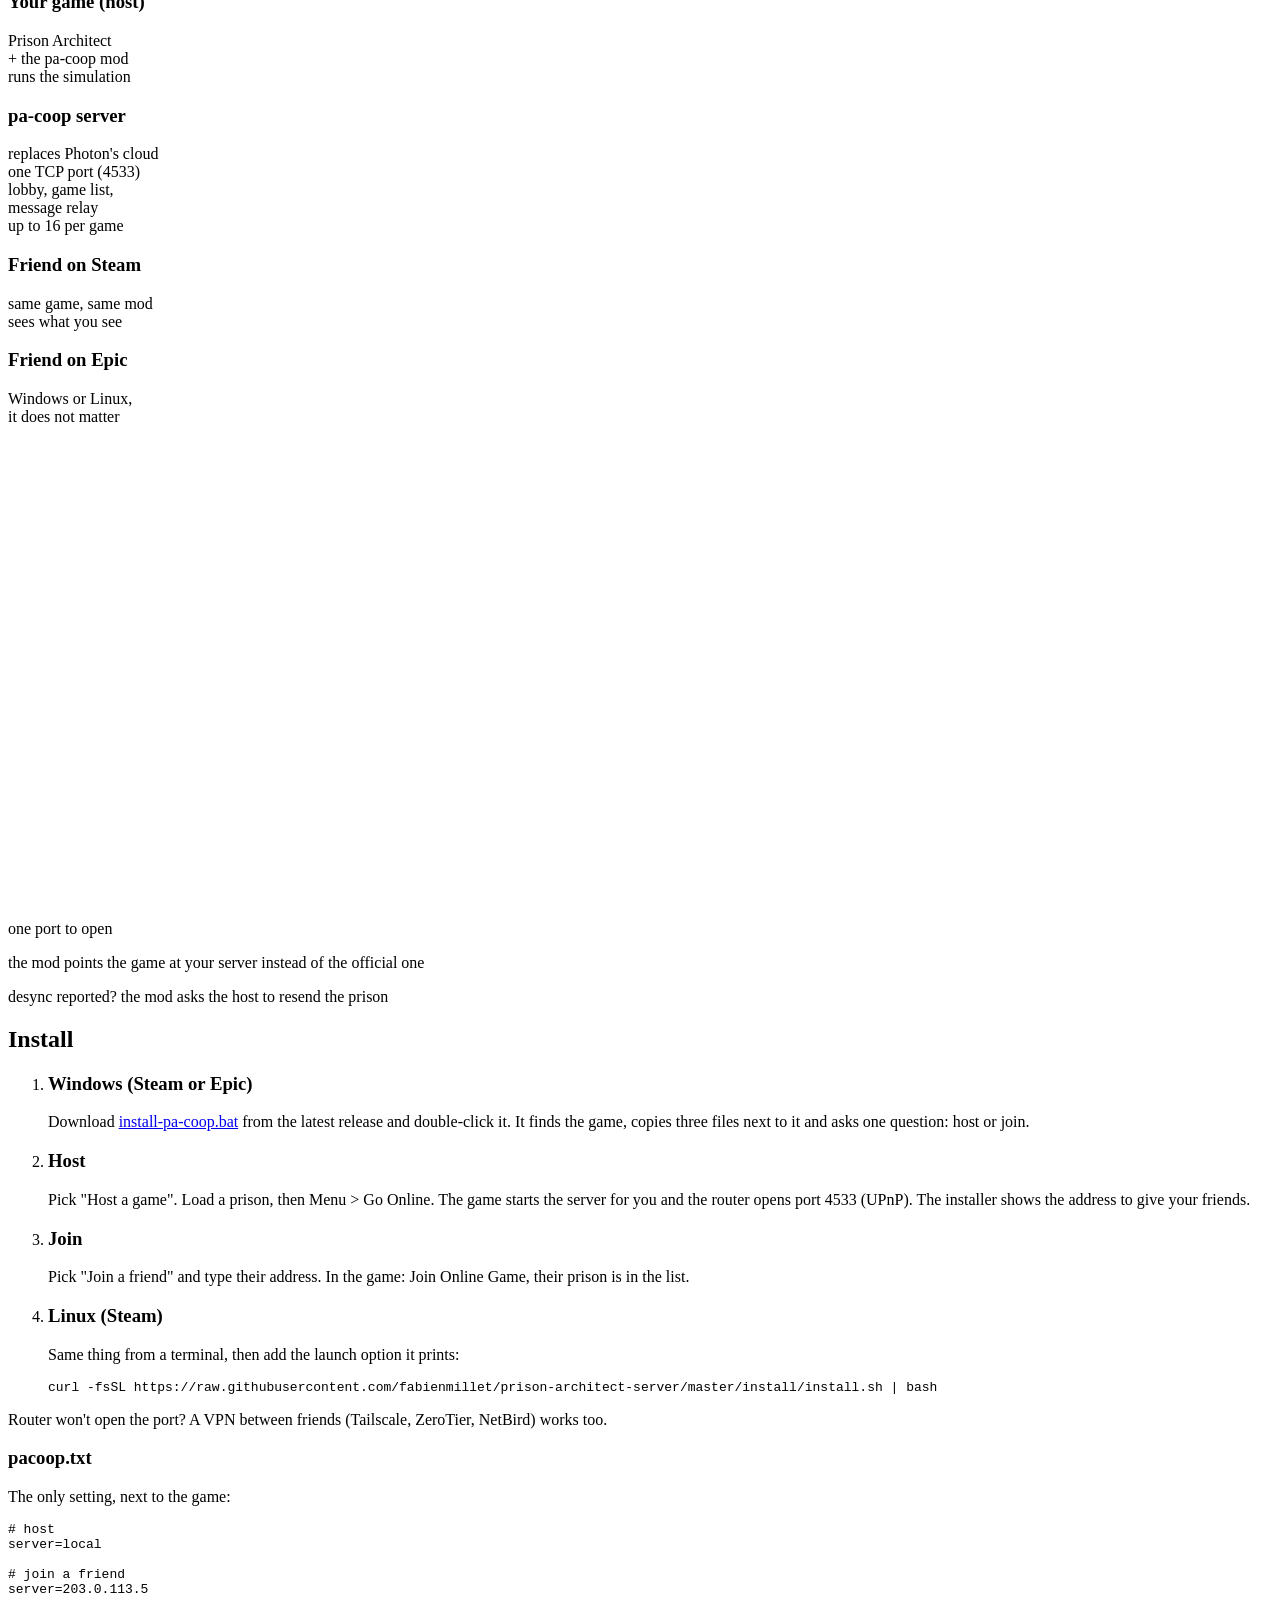
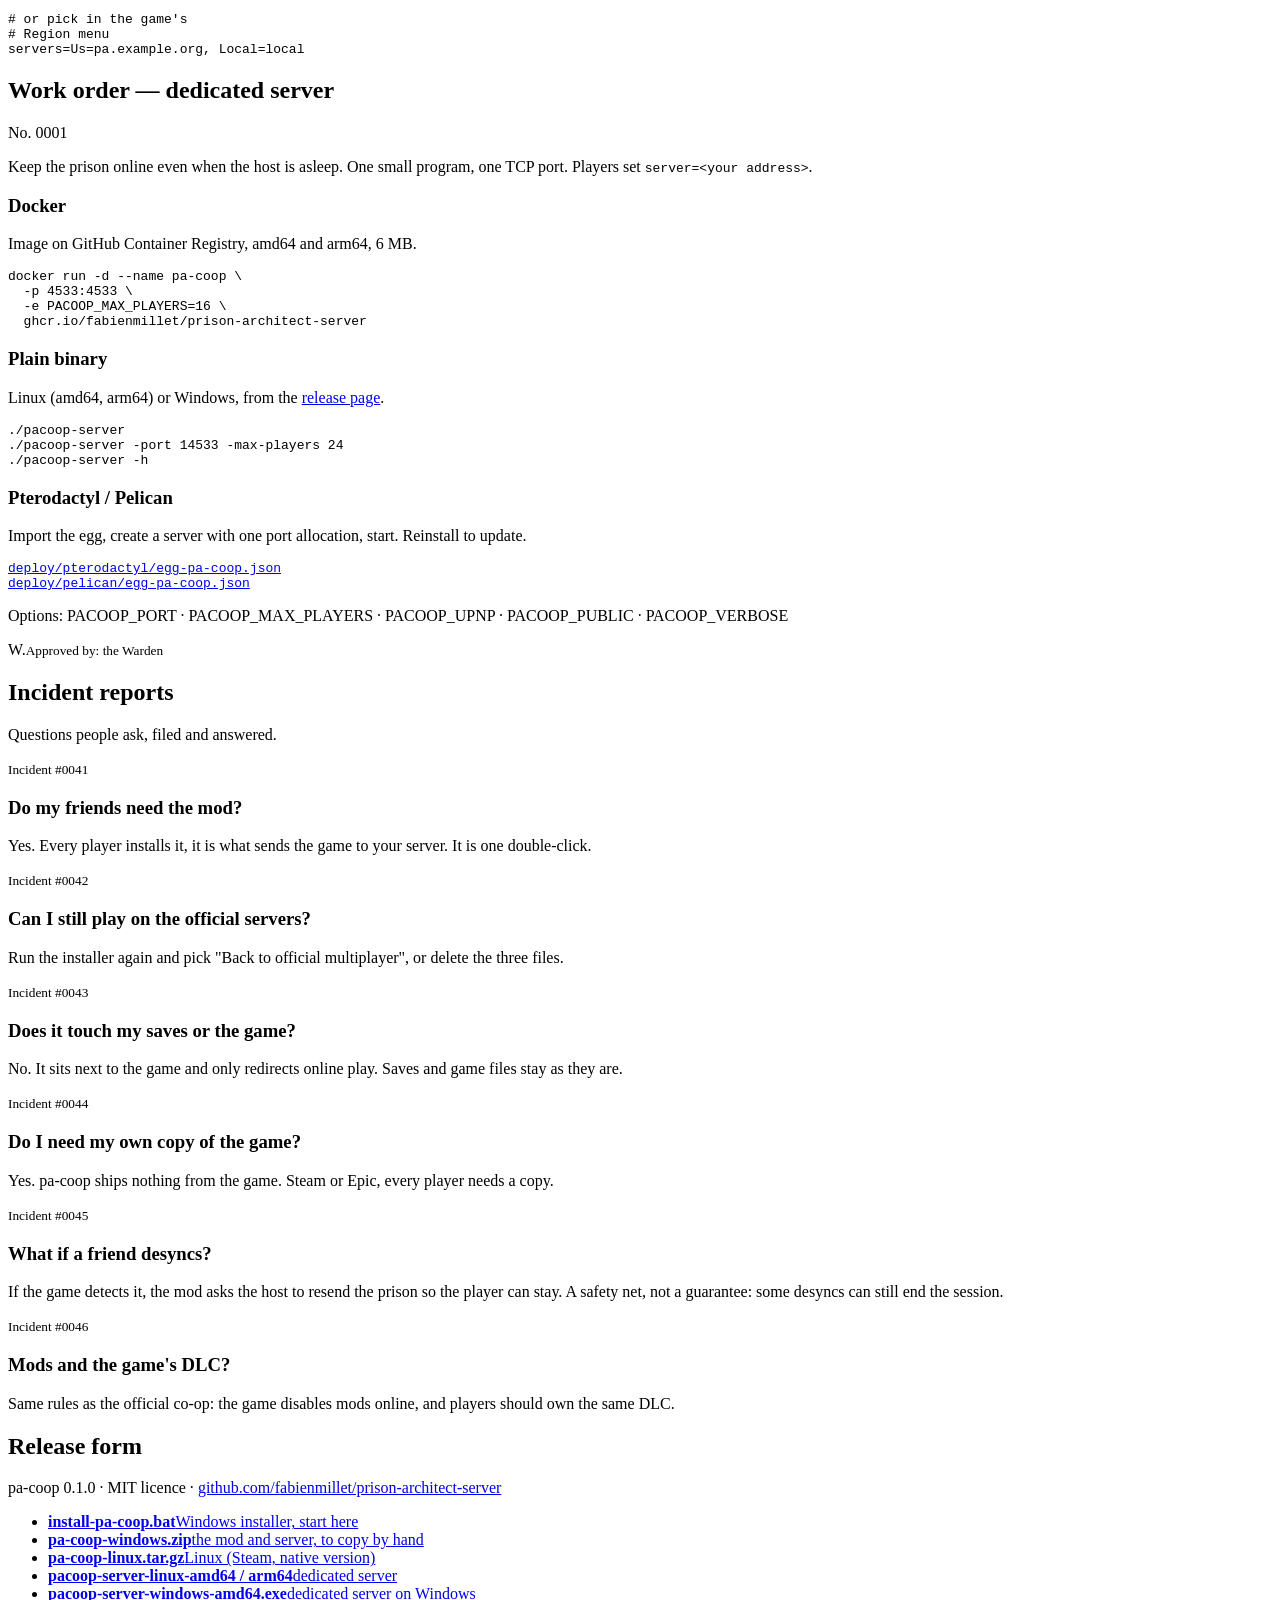
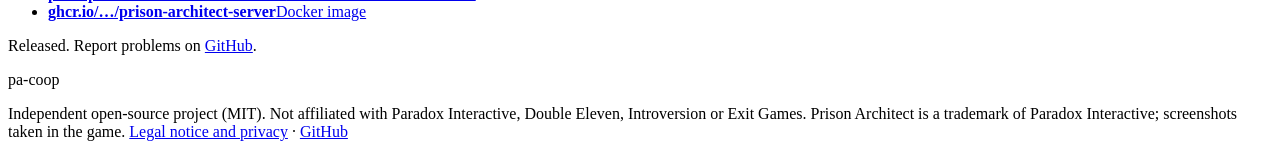
==== commit 25d96ba3: "Website: legal notice, SEO, structured data, security headers, self-hosted fonts - pa-coop.zipname.f" ====
--- a/site/index.html
+++ b/site/index.html
@@ -3,18 +3,76 @@
 <head>
 <meta charset="utf-8">
 <meta name="viewport" content="width=device-width, initial-scale=1">
-<title>pa-coop · co-op for Prison Architect on your own server</title>
-<meta name="description" content="pa-coop runs Prison Architect's online co-op on your own server: more than 4 players, Steam and Epic in the same game, host from the game or a dedicated server.">
-<meta property="og:title" content="pa-coop · co-op for Prison Architect on your own server">
-<meta property="og:description" content="More than 4 players, Steam and Epic in the same game, host from the game or a dedicated server.">
-<meta property="og:image" content="/img/social.png">
+<title>pa-coop · Prison Architect co-op on your own server</title>
+<meta name="description" content="pa-coop runs Prison Architect's online co-op on your own server: more than 4 players, Steam and Epic players in the same game, host from the game or run a dedicated server. Free and open source.">
+<link rel="canonical" href="https://pa-coop.zipname.fr/">
+<meta name="theme-color" content="#2a2d33">
+<meta name="color-scheme" content="dark light">
+<meta name="author" content="Fabien MILLET">
 <meta property="og:type" content="website">
+<meta property="og:site_name" content="pa-coop">
+<meta property="og:url" content="https://pa-coop.zipname.fr/">
+<meta property="og:title" content="pa-coop · Prison Architect co-op on your own server">
+<meta property="og:description" content="More than 4 players, Steam and Epic in the same game, host from the game or run a dedicated server.">
+<meta property="og:image" content="https://pa-coop.zipname.fr/img/social.jpg">
+<meta property="og:image:width" content="1280">
+<meta property="og:image:height" content="640">
+<meta property="og:image:alt" content="pa-coop: self-hosted co-op for Prison Architect, over a screenshot of a prison">
+<meta property="og:locale" content="en_US">
 <meta name="twitter:card" content="summary_large_image">
-<link rel="icon" href="data:image/svg+xml,%3Csvg xmlns='http://www.w3.org/2000/svg' viewBox='0 0 64 64'%3E%3Crect x='6' y='14' width='52' height='42' rx='6' fill='%23f2b632'/%3E%3Crect x='6' y='8' width='22' height='10' rx='3' fill='%23f2b632'/%3E%3Crect x='14' y='22' width='36' height='28' fill='%23fbf9f2'/%3E%3C/svg%3E">
-<link rel="preconnect" href="https://fonts.googleapis.com">
-<link rel="preconnect" href="https://fonts.gstatic.com" crossorigin>
-<link href="https://fonts.googleapis.com/css2?family=Archivo:wght@800&family=Inter:wght@400;600;700&family=JetBrains+Mono:wght@400;700&family=Permanent+Marker&display=swap" rel="stylesheet">
-<link rel="stylesheet" href="style.css">
+<meta name="twitter:title" content="pa-coop · Prison Architect co-op on your own server">
+<meta name="twitter:description" content="More than 4 players, Steam and Epic in the same game, host from the game or run a dedicated server.">
+<meta name="twitter:image" content="https://pa-coop.zipname.fr/img/social.jpg">
+<link rel="icon" href="/favicon.svg" type="image/svg+xml">
+<link rel="apple-touch-icon" href="/apple-touch-icon.png">
+<link rel="preload" href="/fonts/permanent-marker.woff2" as="font" type="font/woff2" crossorigin>
+<link rel="preload" href="/fonts/inter.woff2" as="font" type="font/woff2" crossorigin>
+<script type="application/ld+json">
+{
+  "@context": "https://schema.org",
+  "@graph": [
+    {
+      "@type": "WebSite",
+      "@id": "https://pa-coop.zipname.fr/#website",
+      "url": "https://pa-coop.zipname.fr/",
+      "name": "pa-coop",
+      "inLanguage": "en"
+    },
+    {
+      "@type": "SoftwareApplication",
+      "@id": "https://pa-coop.zipname.fr/#software",
+      "name": "pa-coop",
+      "description": "Self-hosted co-op server and client mod for Prison Architect: more than 4 players, Steam and Epic players in the same game, host from the game or run a dedicated server.",
+      "url": "https://pa-coop.zipname.fr/",
+      "applicationCategory": "GameApplication",
+      "applicationSubCategory": "Game mod",
+      "operatingSystem": "Windows, Linux",
+      "softwareVersion": "0.1.0",
+      "license": "https://opensource.org/licenses/MIT",
+      "isAccessibleForFree": true,
+      "offers": { "@type": "Offer", "price": "0", "priceCurrency": "EUR" },
+      "downloadUrl": "https://github.com/fabienmillet/prison-architect-server/releases/latest",
+      "screenshot": "https://pa-coop.zipname.fr/img/canteen.webp",
+      "image": "https://pa-coop.zipname.fr/img/social.jpg",
+      "author": { "@type": "Person", "name": "Fabien MILLET", "url": "https://github.com/fabienmillet" },
+      "sameAs": ["https://github.com/fabienmillet/prison-architect-server"]
+    },
+    {
+      "@type": "FAQPage",
+      "@id": "https://pa-coop.zipname.fr/#faq",
+      "mainEntity": [
+        { "@type": "Question", "name": "Do my friends need the mod?", "acceptedAnswer": { "@type": "Answer", "text": "Yes. Every player installs it, it is what sends the game to your server. It is one double-click." } },
+        { "@type": "Question", "name": "Can I still play on the official servers?", "acceptedAnswer": { "@type": "Answer", "text": "Run the installer again and pick \"Back to official multiplayer\", or delete the three files." } },
+        { "@type": "Question", "name": "Does it touch my saves or the game?", "acceptedAnswer": { "@type": "Answer", "text": "No. It sits next to the game and only redirects online play. Saves and game files stay as they are." } },
+        { "@type": "Question", "name": "Do I need my own copy of the game?", "acceptedAnswer": { "@type": "Answer", "text": "Yes. pa-coop ships nothing from the game. Steam or Epic, every player needs a copy." } },
+        { "@type": "Question", "name": "What if a friend desyncs?", "acceptedAnswer": { "@type": "Answer", "text": "If the game detects it, the mod asks the host to resend the prison so the player can stay. A safety net, not a guarantee: some desyncs can still end the session." } },
+        { "@type": "Question", "name": "Mods and the game's DLC?", "acceptedAnswer": { "@type": "Answer", "text": "Same rules as the official co-op: the game disables mods online, and players should own the same DLC." } }
+      ]
+    }
+  ]
+}
+</script>
+<link rel="stylesheet" href="/style.css?v=48ecc2f0">
 </head>
 <body>
 
@@ -39,12 +97,12 @@
       <section class="sheet sheet-right ruled" aria-label="Screenshots">
         <div class="clip" aria-hidden="true"></div>
         <figure class="polaroid p-13">
-          <img src="img/coop-13.webp" width="300" height="300" alt="In-game player list showing 13 players in one prison">
+          <img src="img/coop-13.webp" fetchpriority="high" width="300" height="300" alt="In-game player list showing 13 players in one prison">
           <figcaption>13 players, one prison</figcaption>
         </figure>
         <p class="scribble s-13">the game stops at 4. eleven of these are our test bots.</p>
         <figure class="polaroid p-two">
-          <img src="img/coop-two.webp" width="1280" height="400" alt="The same prison on two computers side by side">
+          <img src="img/coop-two.webp" srcset="img/coop-two-640.webp 640w, img/coop-two.webp 1280w" sizes="(max-width: 900px) calc(100vw - 80px), 520px" width="1280" height="400" alt="The same prison on two computers side by side">
           <figcaption>Same prison, two PCs</figcaption>
         </figure>
       </section>
@@ -76,11 +134,11 @@
   <div class="wrap">
     <h2 class="marker light">From the cameras</h2>
     <div class="board">
-      <figure class="polaroid pin red"><img src="img/canteen.webp" alt="The canteen at lunch, packed with prisoners" loading="lazy" width="1060" height="640"><figcaption>Lunch, 393 inmates. Same on every screen.</figcaption></figure>
-      <figure class="polaroid pin blue"><img src="img/overview.webp" alt="Ironfort seen from above" loading="lazy" width="1090" height="640"><figcaption>Ironfort from above</figcaption></figure>
-      <figure class="polaroid pin green tall"><img src="img/block.webp" alt="A cell block" loading="lazy" width="1060" height="620"><figcaption>Cell block B</figcaption></figure>
-      <figure class="polaroid pin yellow"><img src="img/yard2.webp" alt="Free time in the yard" loading="lazy" width="1100" height="560"><figcaption>Free time in the yard</figcaption></figure>
-      <figure class="polaroid pin red"><img src="img/cells.webp" alt="Cells, shower block and morgue" loading="lazy" width="770" height="680"><figcaption>Host on Epic, friend on Steam</figcaption></figure>
+      <figure class="polaroid pin red"><img src="img/canteen.webp" srcset="img/canteen-640.webp 640w, img/canteen.webp 1060w" sizes="(max-width: 900px) calc(100vw - 80px), 360px" alt="The canteen at lunch, packed with prisoners" loading="lazy" width="1060" height="640"><figcaption>Lunch, 393 inmates. Same on every screen.</figcaption></figure>
+      <figure class="polaroid pin blue"><img src="img/overview.webp" srcset="img/overview-640.webp 640w, img/overview.webp 1090w" sizes="(max-width: 900px) calc(100vw - 80px), 360px" alt="Ironfort seen from above" loading="lazy" width="1090" height="640"><figcaption>Ironfort from above</figcaption></figure>
+      <figure class="polaroid pin green tall"><img src="img/block.webp" srcset="img/block-640.webp 640w, img/block.webp 1060w" sizes="(max-width: 900px) calc(100vw - 80px), 360px" alt="A cell block" loading="lazy" width="1060" height="620"><figcaption>Cell block B</figcaption></figure>
+      <figure class="polaroid pin yellow"><img src="img/yard2.webp" srcset="img/yard2-640.webp 640w, img/yard2.webp 1100w" sizes="(max-width: 900px) calc(100vw - 80px), 360px" alt="Free time in the yard" loading="lazy" width="1100" height="560"><figcaption>Free time in the yard</figcaption></figure>
+      <figure class="polaroid pin red"><img src="img/cells.webp" srcset="img/cells-640.webp 640w, img/cells.webp 770w" sizes="(max-width: 900px) calc(100vw - 80px), 360px" alt="Cells, shower block and morgue" loading="lazy" width="770" height="680"><figcaption>Host on Epic, friend on Steam</figcaption></figure>
       <p class="index-card marker pin blue">All shots taken in the real game, during a co-op session through a pa-coop server.</p>
     </div>
   </div>
@@ -205,7 +263,7 @@
 <footer>
   <div class="wrap foot">
     <span class="marker">pa-coop</span>
-    <p>Independent open-source project (MIT). Not affiliated with Paradox Interactive, Double Eleven, Introversion or Exit Games. Prison Architect is a trademark of Paradox Interactive; screenshots taken in the game.</p>
+    <p>Independent open-source project (MIT). Not affiliated with Paradox Interactive, Double Eleven, Introversion or Exit Games. Prison Architect is a trademark of Paradox Interactive; screenshots taken in the game. <a href="/legal">Legal notice and privacy</a> · <a href="https://github.com/fabienmillet/prison-architect-server">GitHub</a></p>
   </div>
 </footer>
 </body>
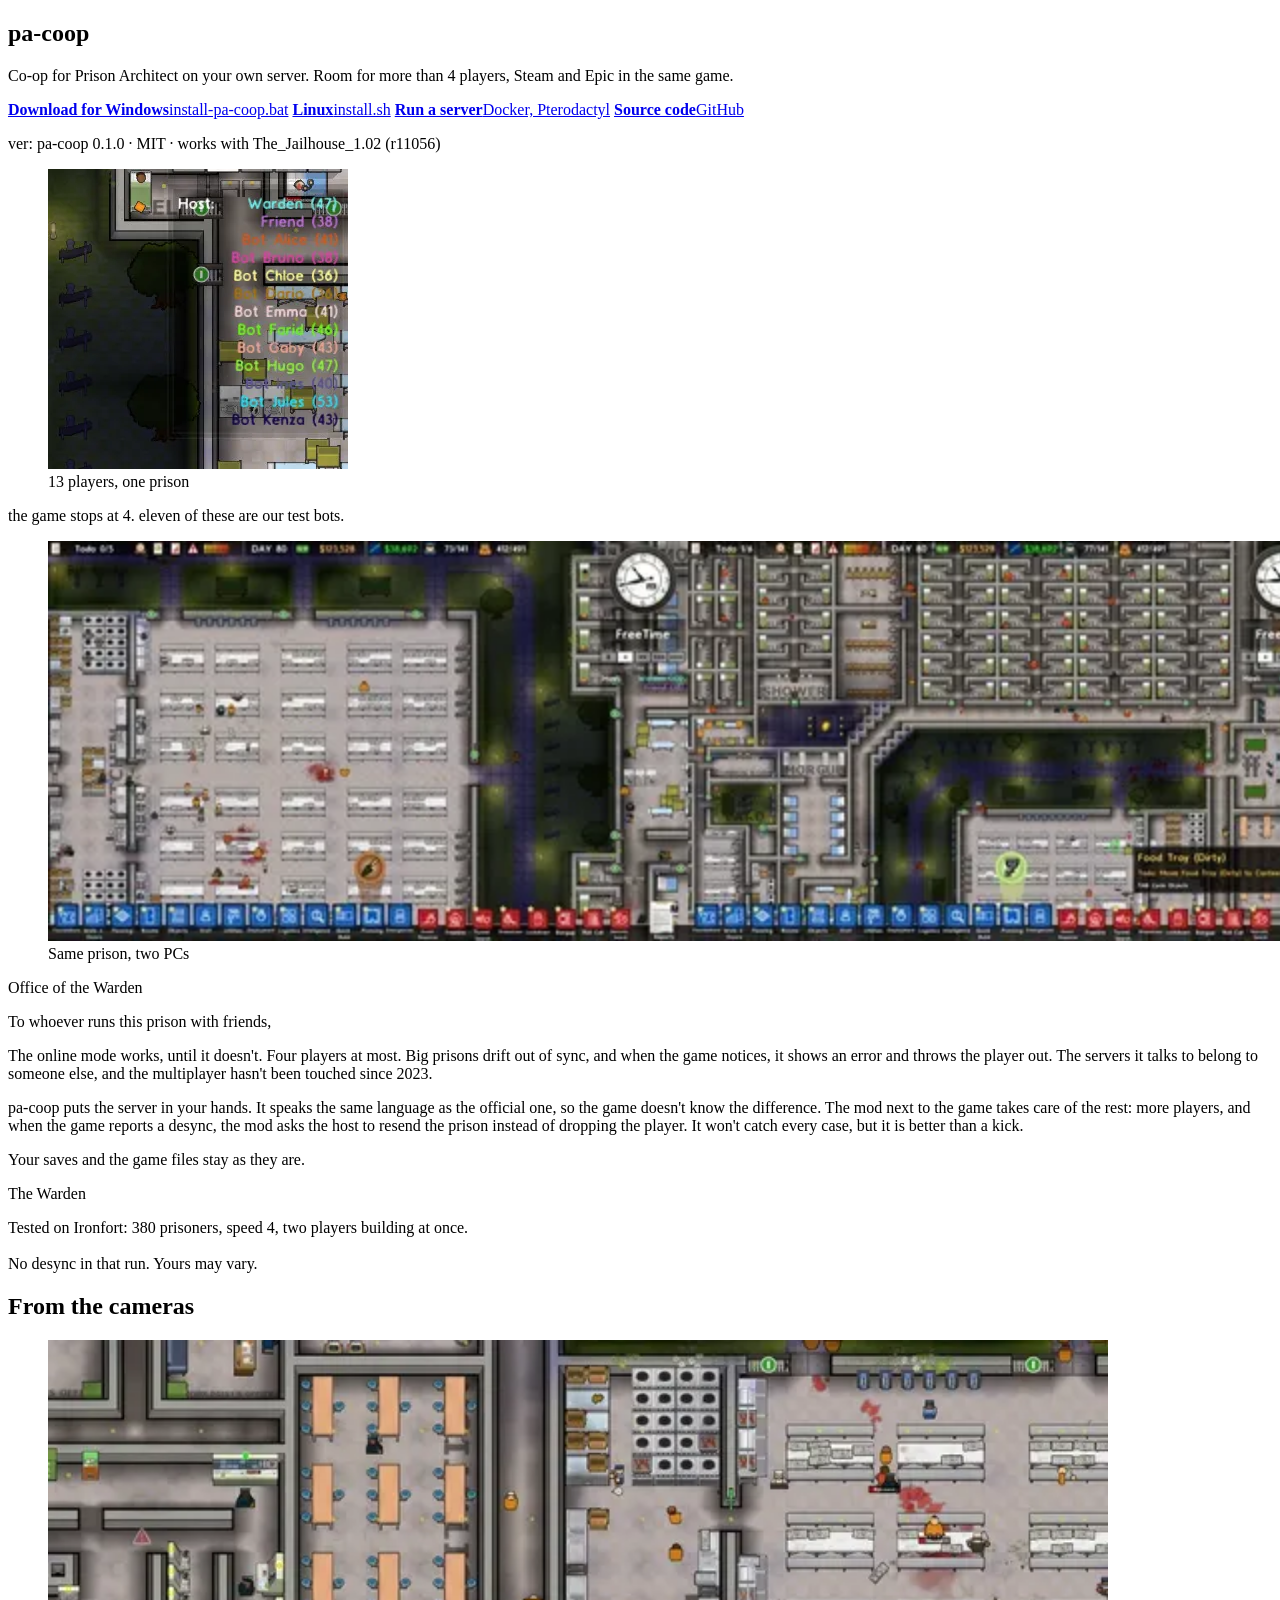
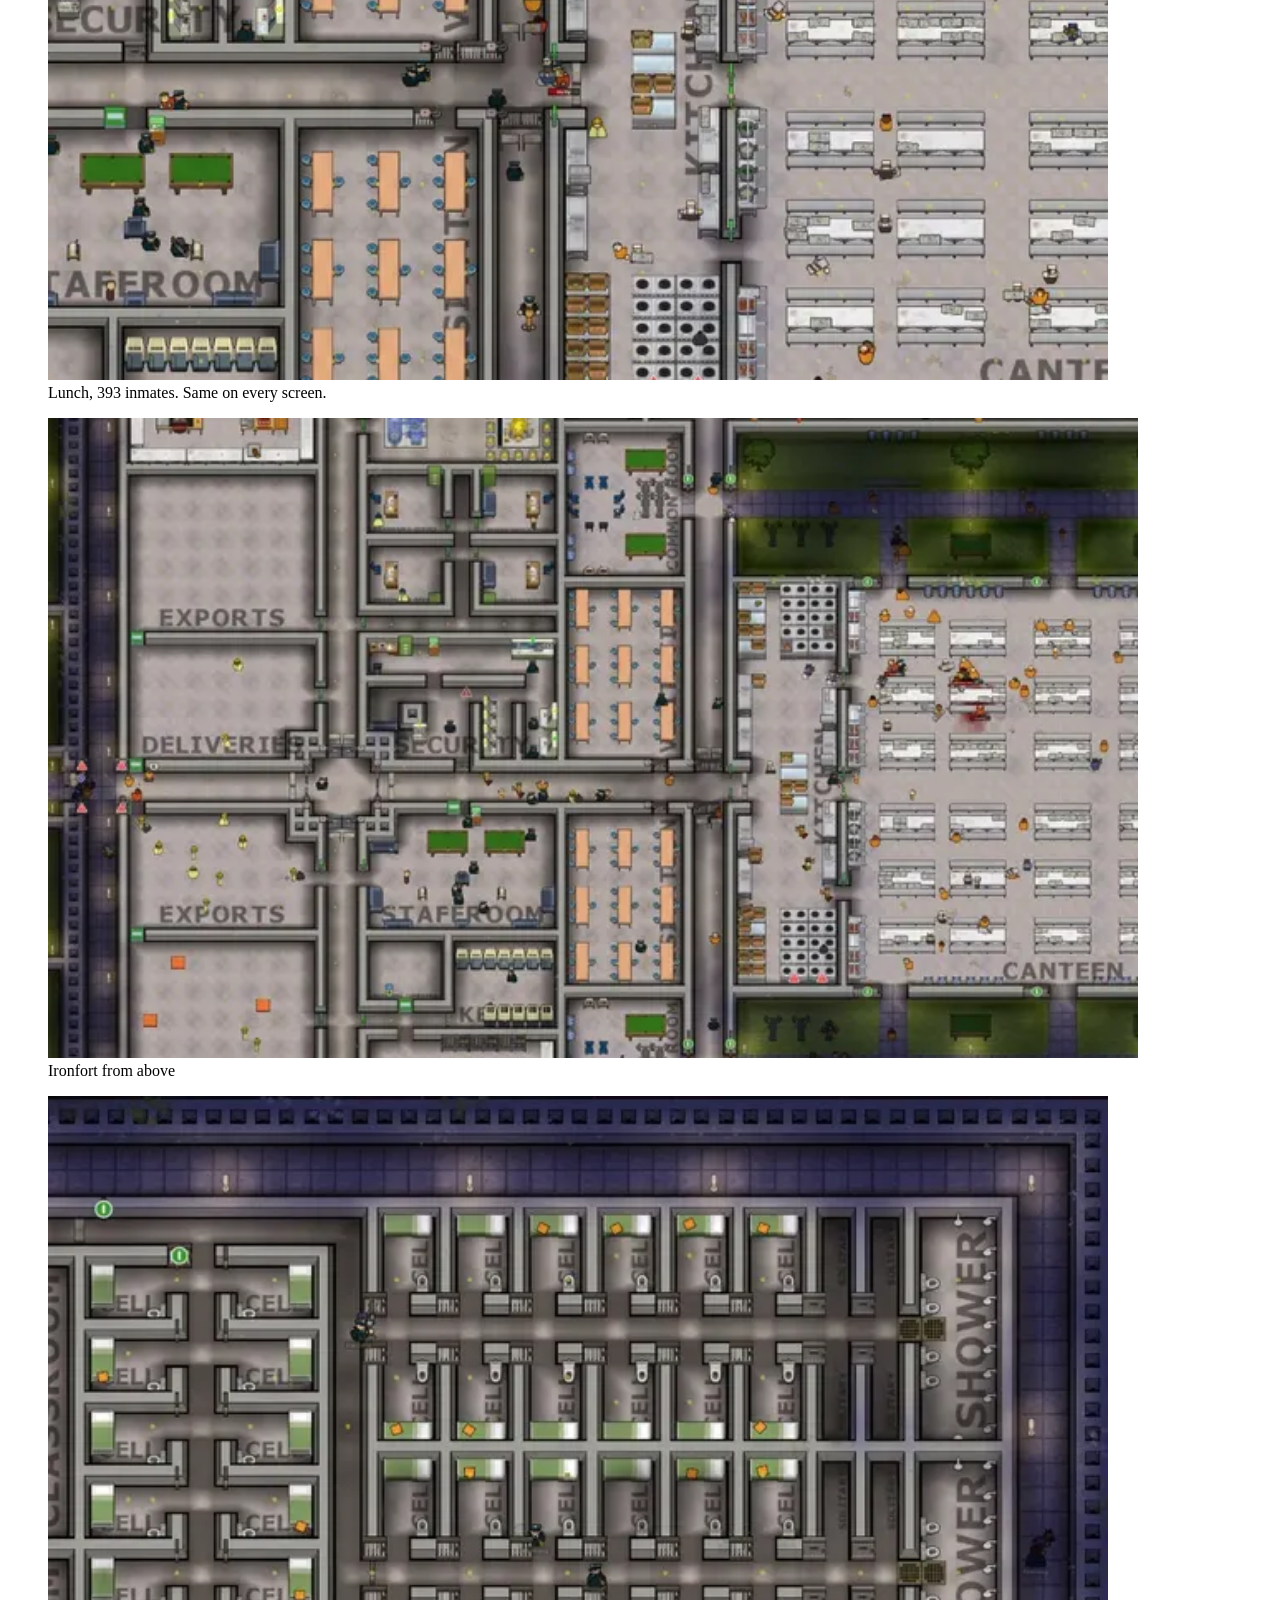
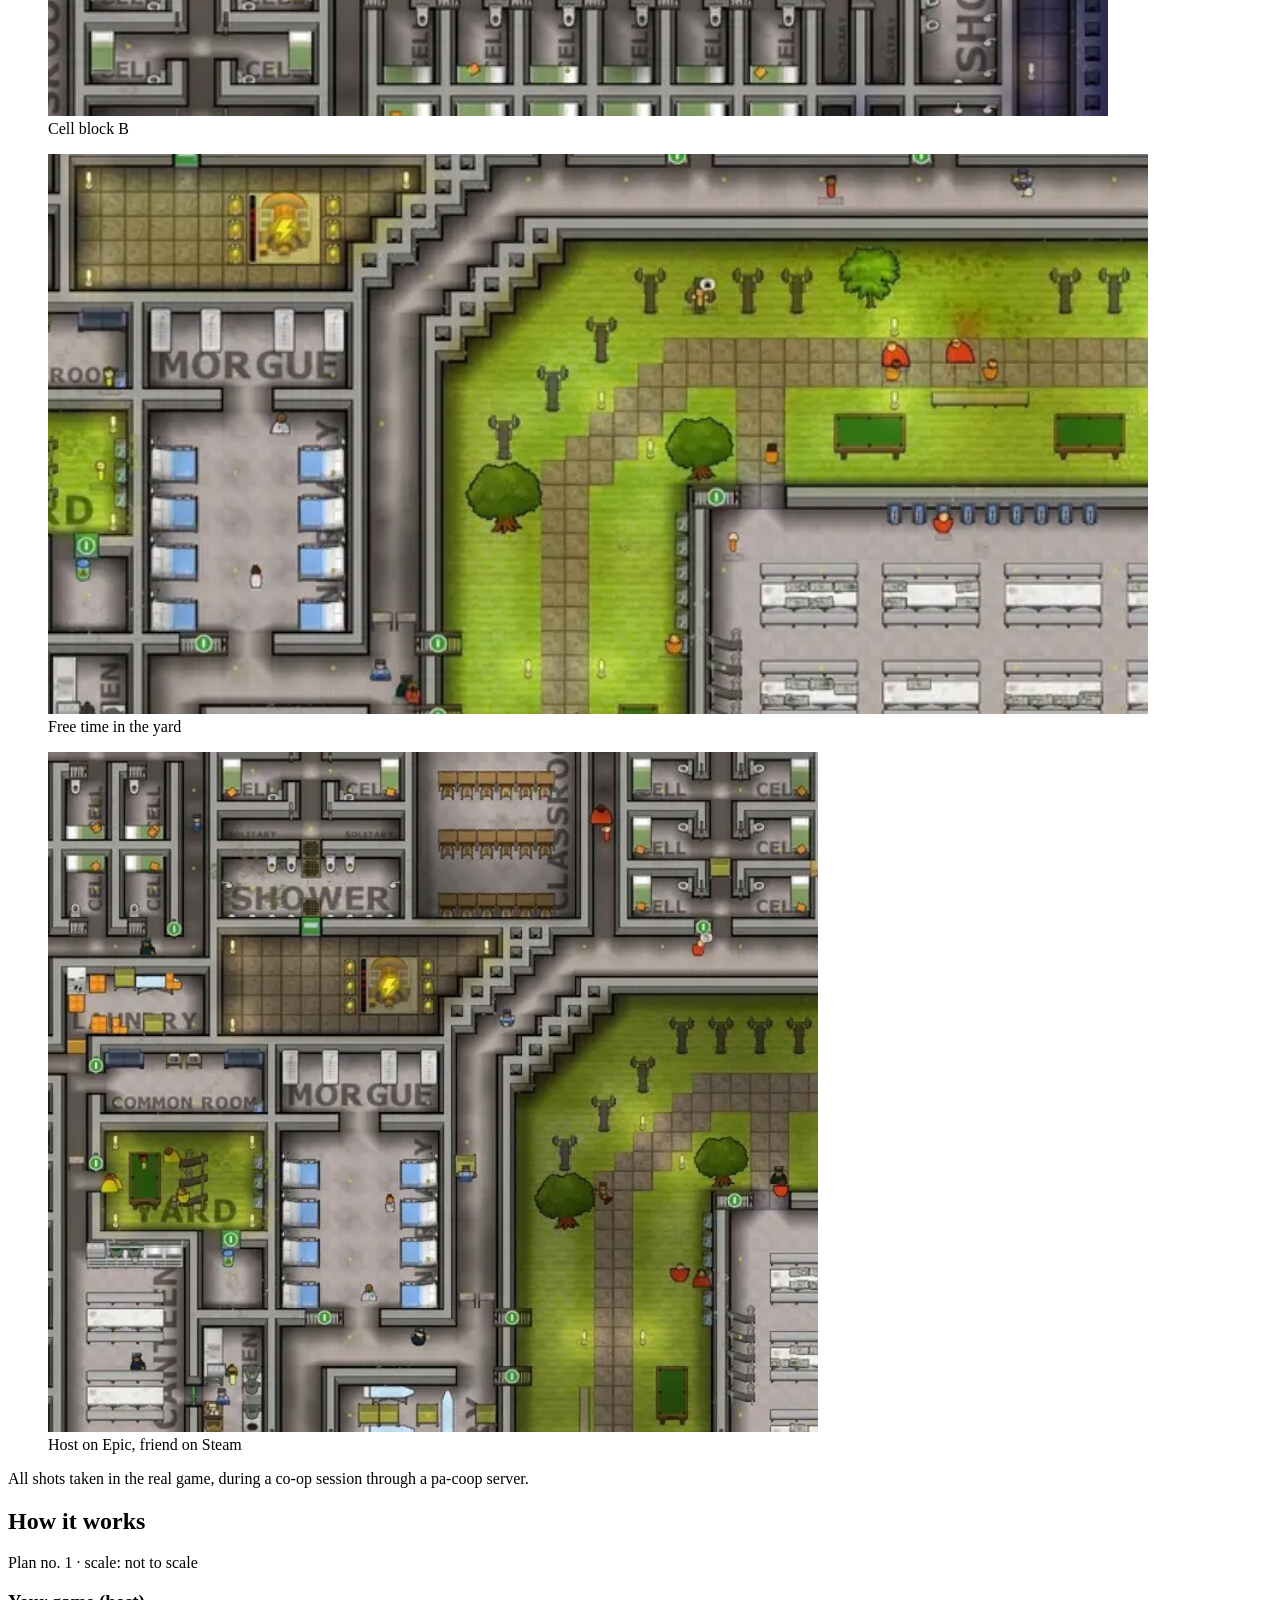
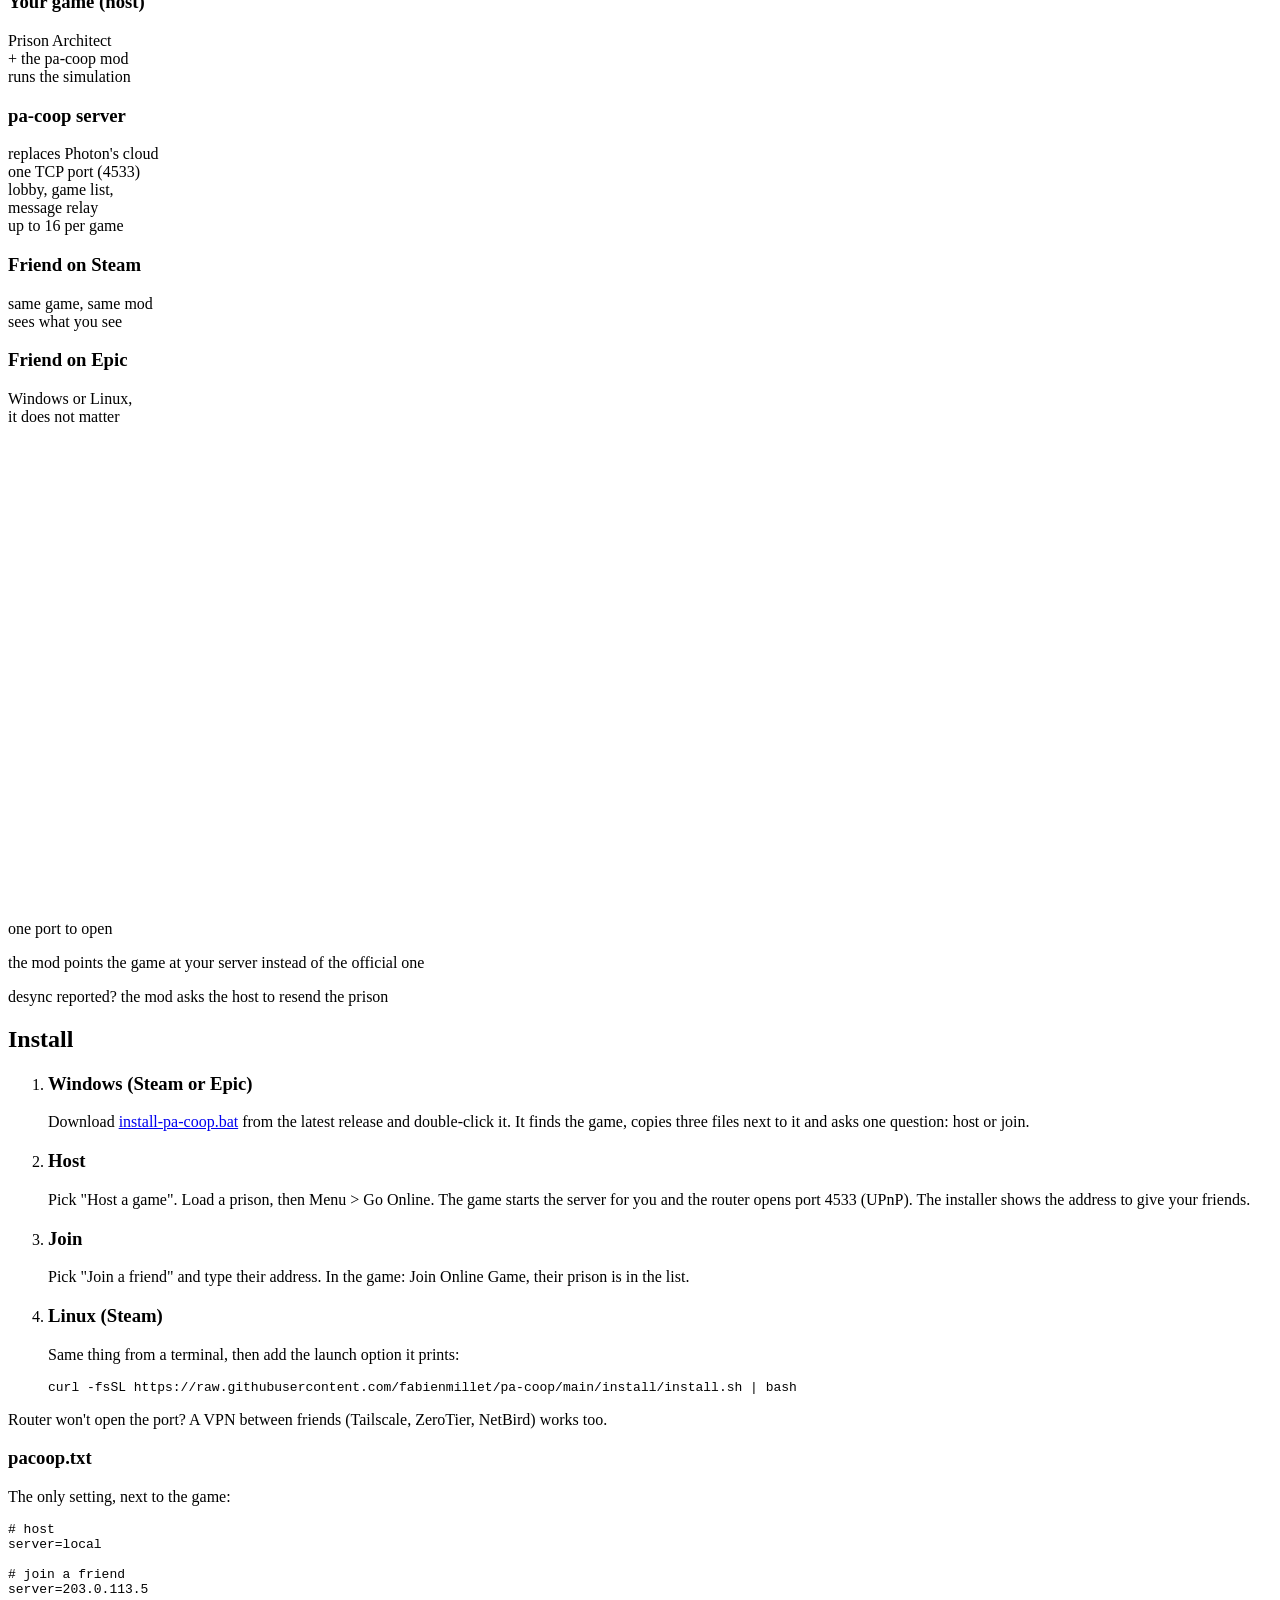
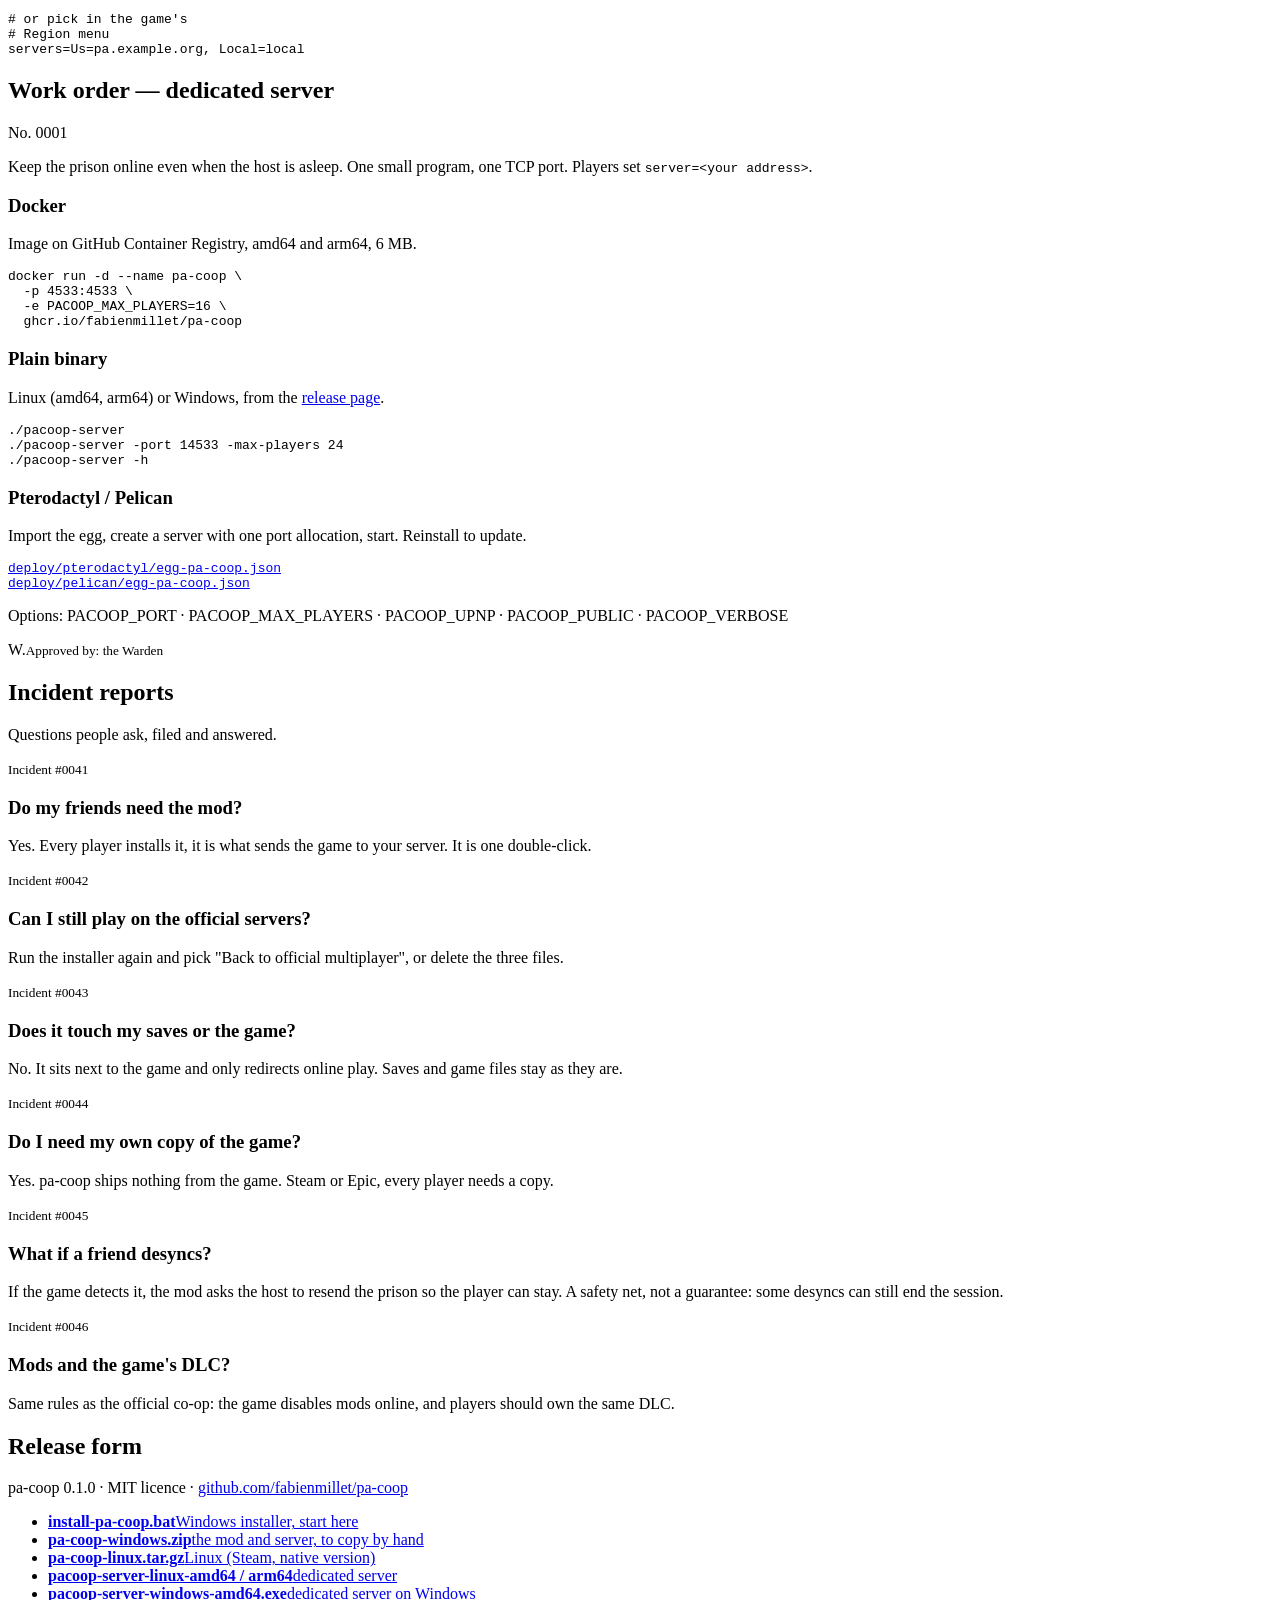
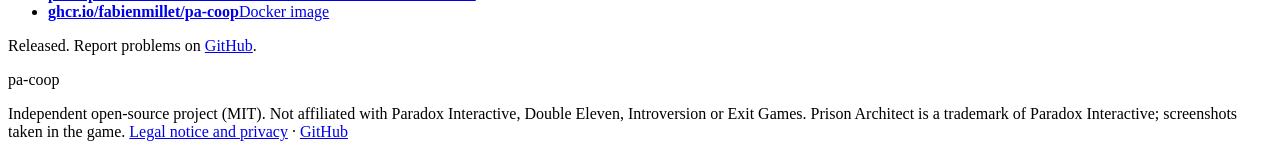
==== commit 1e921316: "Move to fabienmillet/pa-coop (main branch)" ====
--- a/site/index.html
+++ b/site/index.html
@@ -51,11 +51,11 @@
       "license": "https://opensource.org/licenses/MIT",
       "isAccessibleForFree": true,
       "offers": { "@type": "Offer", "price": "0", "priceCurrency": "EUR" },
-      "downloadUrl": "https://github.com/fabienmillet/prison-architect-server/releases/latest",
+      "downloadUrl": "https://github.com/fabienmillet/pa-coop/releases/latest",
       "screenshot": "https://pa-coop.zipname.fr/img/canteen.webp",
       "image": "https://pa-coop.zipname.fr/img/social.jpg",
       "author": { "@type": "Person", "name": "Fabien MILLET", "url": "https://github.com/fabienmillet" },
-      "sameAs": ["https://github.com/fabienmillet/prison-architect-server"]
+      "sameAs": ["https://github.com/fabienmillet/pa-coop"]
     },
     {
       "@type": "FAQPage",
@@ -87,10 +87,10 @@
         <div class="dash-rule" aria-hidden="true"></div>
         <p class="intro">Co-op for Prison Architect on your own server. Room for more than 4 players, Steam and Epic in the same game.</p>
         <nav class="menu" aria-label="Main">
-          <a href="https://github.com/fabienmillet/prison-architect-server/releases/latest/download/install-pa-coop.bat"><b>Download for Windows</b><i></i><span>install-pa-coop.bat</span></a>
+          <a href="https://github.com/fabienmillet/pa-coop/releases/latest/download/install-pa-coop.bat"><b>Download for Windows</b><i></i><span>install-pa-coop.bat</span></a>
           <a href="#install"><b>Linux</b><i></i><span>install.sh</span></a>
           <a href="#server"><b>Run a server</b><i></i><span>Docker, Pterodactyl</span></a>
-          <a href="https://github.com/fabienmillet/prison-architect-server"><b>Source code</b><i></i><span>GitHub</span></a>
+          <a href="https://github.com/fabienmillet/pa-coop"><b>Source code</b><i></i><span>GitHub</span></a>
         </nav>
         <p class="ver">ver: pa-coop 0.1.0 · MIT · works with The_Jailhouse_1.02 (r11056)</p>
       </section>
@@ -172,11 +172,11 @@
       <div class="clipboard-sheet ruled">
         <h2 class="marker">Install</h2>
         <ol class="steps">
-          <li><h3>Windows (Steam or Epic)</h3><p>Download <a href="https://github.com/fabienmillet/prison-architect-server/releases/latest/download/install-pa-coop.bat">install-pa-coop.bat</a> from the latest release and double-click it. It finds the game, copies three files next to it and asks one question: host or join.</p></li>
+          <li><h3>Windows (Steam or Epic)</h3><p>Download <a href="https://github.com/fabienmillet/pa-coop/releases/latest/download/install-pa-coop.bat">install-pa-coop.bat</a> from the latest release and double-click it. It finds the game, copies three files next to it and asks one question: host or join.</p></li>
           <li><h3>Host</h3><p>Pick "Host a game". Load a prison, then Menu &gt; Go Online. The game starts the server for you and the router opens port 4533 (UPnP). The installer shows the address to give your friends.</p></li>
           <li><h3>Join</h3><p>Pick "Join a friend" and type their address. In the game: Join Online Game, their prison is in the list.</p></li>
           <li><h3>Linux (Steam)</h3><p>Same thing from a terminal, then add the launch option it prints:</p>
-            <pre><code>curl -fsSL https://raw.githubusercontent.com/fabienmillet/prison-architect-server/master/install/install.sh | bash</code></pre></li>
+            <pre><code>curl -fsSL https://raw.githubusercontent.com/fabienmillet/pa-coop/main/install/install.sh | bash</code></pre></li>
         </ol>
         <p class="scribble">Router won't open the port? A VPN between friends (Tailscale, ZeroTier, NetBird) works too.</p>
       </div>
@@ -208,14 +208,14 @@
 <pre><code>docker run -d --name pa-coop \
   -p 4533:4533 \
   -e PACOOP_MAX_PLAYERS=16 \
-  ghcr.io/fabienmillet/prison-architect-server</code></pre></div>
-        <div><h3>Plain binary</h3><p>Linux (amd64, arm64) or Windows, from the <a href="https://github.com/fabienmillet/prison-architect-server/releases/latest">release page</a>.</p>
+  ghcr.io/fabienmillet/pa-coop</code></pre></div>
+        <div><h3>Plain binary</h3><p>Linux (amd64, arm64) or Windows, from the <a href="https://github.com/fabienmillet/pa-coop/releases/latest">release page</a>.</p>
 <pre><code>./pacoop-server
 ./pacoop-server -port 14533 -max-players 24
 ./pacoop-server -h</code></pre></div>
         <div><h3>Pterodactyl / Pelican</h3><p>Import the egg, create a server with one port allocation, start. Reinstall to update.</p>
-<pre><code><a href="https://github.com/fabienmillet/prison-architect-server/blob/master/deploy/pterodactyl/egg-pa-coop.json">deploy/pterodactyl/egg-pa-coop.json</a>
-<a href="https://github.com/fabienmillet/prison-architect-server/blob/master/deploy/pelican/egg-pa-coop.json">deploy/pelican/egg-pa-coop.json</a></code></pre></div>
+<pre><code><a href="https://github.com/fabienmillet/pa-coop/blob/main/deploy/pterodactyl/egg-pa-coop.json">deploy/pterodactyl/egg-pa-coop.json</a>
+<a href="https://github.com/fabienmillet/pa-coop/blob/main/deploy/pelican/egg-pa-coop.json">deploy/pelican/egg-pa-coop.json</a></code></pre></div>
       </div>
       <p class="wo-opts">Options: PACOOP_PORT · PACOOP_MAX_PLAYERS · PACOOP_UPNP · PACOOP_PUBLIC · PACOOP_VERBOSE</p>
       <div class="wo-sign"><span class="marker">W.</span><small>Approved by: the Warden</small></div>
@@ -244,16 +244,16 @@
   <div class="wrap">
     <article class="release">
       <h2>Release form</h2>
-      <p class="rel-meta">pa-coop 0.1.0 · MIT licence · <a href="https://github.com/fabienmillet/prison-architect-server">github.com/fabienmillet/prison-architect-server</a></p>
+      <p class="rel-meta">pa-coop 0.1.0 · MIT licence · <a href="https://github.com/fabienmillet/pa-coop">github.com/fabienmillet/pa-coop</a></p>
       <ul>
-        <li><a href="https://github.com/fabienmillet/prison-architect-server/releases/latest/download/install-pa-coop.bat"><b>install-pa-coop.bat</b><i></i><span>Windows installer, start here</span></a></li>
-        <li><a href="https://github.com/fabienmillet/prison-architect-server/releases/latest/download/pa-coop-windows.zip"><b>pa-coop-windows.zip</b><i></i><span>the mod and server, to copy by hand</span></a></li>
-        <li><a href="https://github.com/fabienmillet/prison-architect-server/releases/latest/download/pa-coop-linux.tar.gz"><b>pa-coop-linux.tar.gz</b><i></i><span>Linux (Steam, native version)</span></a></li>
-        <li><a href="https://github.com/fabienmillet/prison-architect-server/releases/latest"><b>pacoop-server-linux-amd64 / arm64</b><i></i><span>dedicated server</span></a></li>
-        <li><a href="https://github.com/fabienmillet/prison-architect-server/releases/latest/download/pacoop-server-windows-amd64.exe"><b>pacoop-server-windows-amd64.exe</b><i></i><span>dedicated server on Windows</span></a></li>
-        <li><a href="https://github.com/fabienmillet/prison-architect-server/pkgs/container/prison-architect-server"><b>ghcr.io/…/prison-architect-server</b><i></i><span>Docker image</span></a></li>
+        <li><a href="https://github.com/fabienmillet/pa-coop/releases/latest/download/install-pa-coop.bat"><b>install-pa-coop.bat</b><i></i><span>Windows installer, start here</span></a></li>
+        <li><a href="https://github.com/fabienmillet/pa-coop/releases/latest/download/pa-coop-windows.zip"><b>pa-coop-windows.zip</b><i></i><span>the mod and server, to copy by hand</span></a></li>
+        <li><a href="https://github.com/fabienmillet/pa-coop/releases/latest/download/pa-coop-linux.tar.gz"><b>pa-coop-linux.tar.gz</b><i></i><span>Linux (Steam, native version)</span></a></li>
+        <li><a href="https://github.com/fabienmillet/pa-coop/releases/latest"><b>pacoop-server-linux-amd64 / arm64</b><i></i><span>dedicated server</span></a></li>
+        <li><a href="https://github.com/fabienmillet/pa-coop/releases/latest/download/pacoop-server-windows-amd64.exe"><b>pacoop-server-windows-amd64.exe</b><i></i><span>dedicated server on Windows</span></a></li>
+        <li><a href="https://github.com/fabienmillet/pa-coop/pkgs/container/pa-coop"><b>ghcr.io/fabienmillet/pa-coop</b><i></i><span>Docker image</span></a></li>
       </ul>
-      <p class="marker blue-ink">Released. Report problems on <a href="https://github.com/fabienmillet/prison-architect-server/issues">GitHub</a>.</p>
+      <p class="marker blue-ink">Released. Report problems on <a href="https://github.com/fabienmillet/pa-coop/issues">GitHub</a>.</p>
     </article>
   </div>
 </section>
@@ -263,7 +263,7 @@
 <footer>
   <div class="wrap foot">
     <span class="marker">pa-coop</span>
-    <p>Independent open-source project (MIT). Not affiliated with Paradox Interactive, Double Eleven, Introversion or Exit Games. Prison Architect is a trademark of Paradox Interactive; screenshots taken in the game. <a href="/legal">Legal notice and privacy</a> · <a href="https://github.com/fabienmillet/prison-architect-server">GitHub</a></p>
+    <p>Independent open-source project (MIT). Not affiliated with Paradox Interactive, Double Eleven, Introversion or Exit Games. Prison Architect is a trademark of Paradox Interactive; screenshots taken in the game. <a href="/legal">Legal notice and privacy</a> · <a href="https://github.com/fabienmillet/pa-coop">GitHub</a></p>
   </div>
 </footer>
 </body>
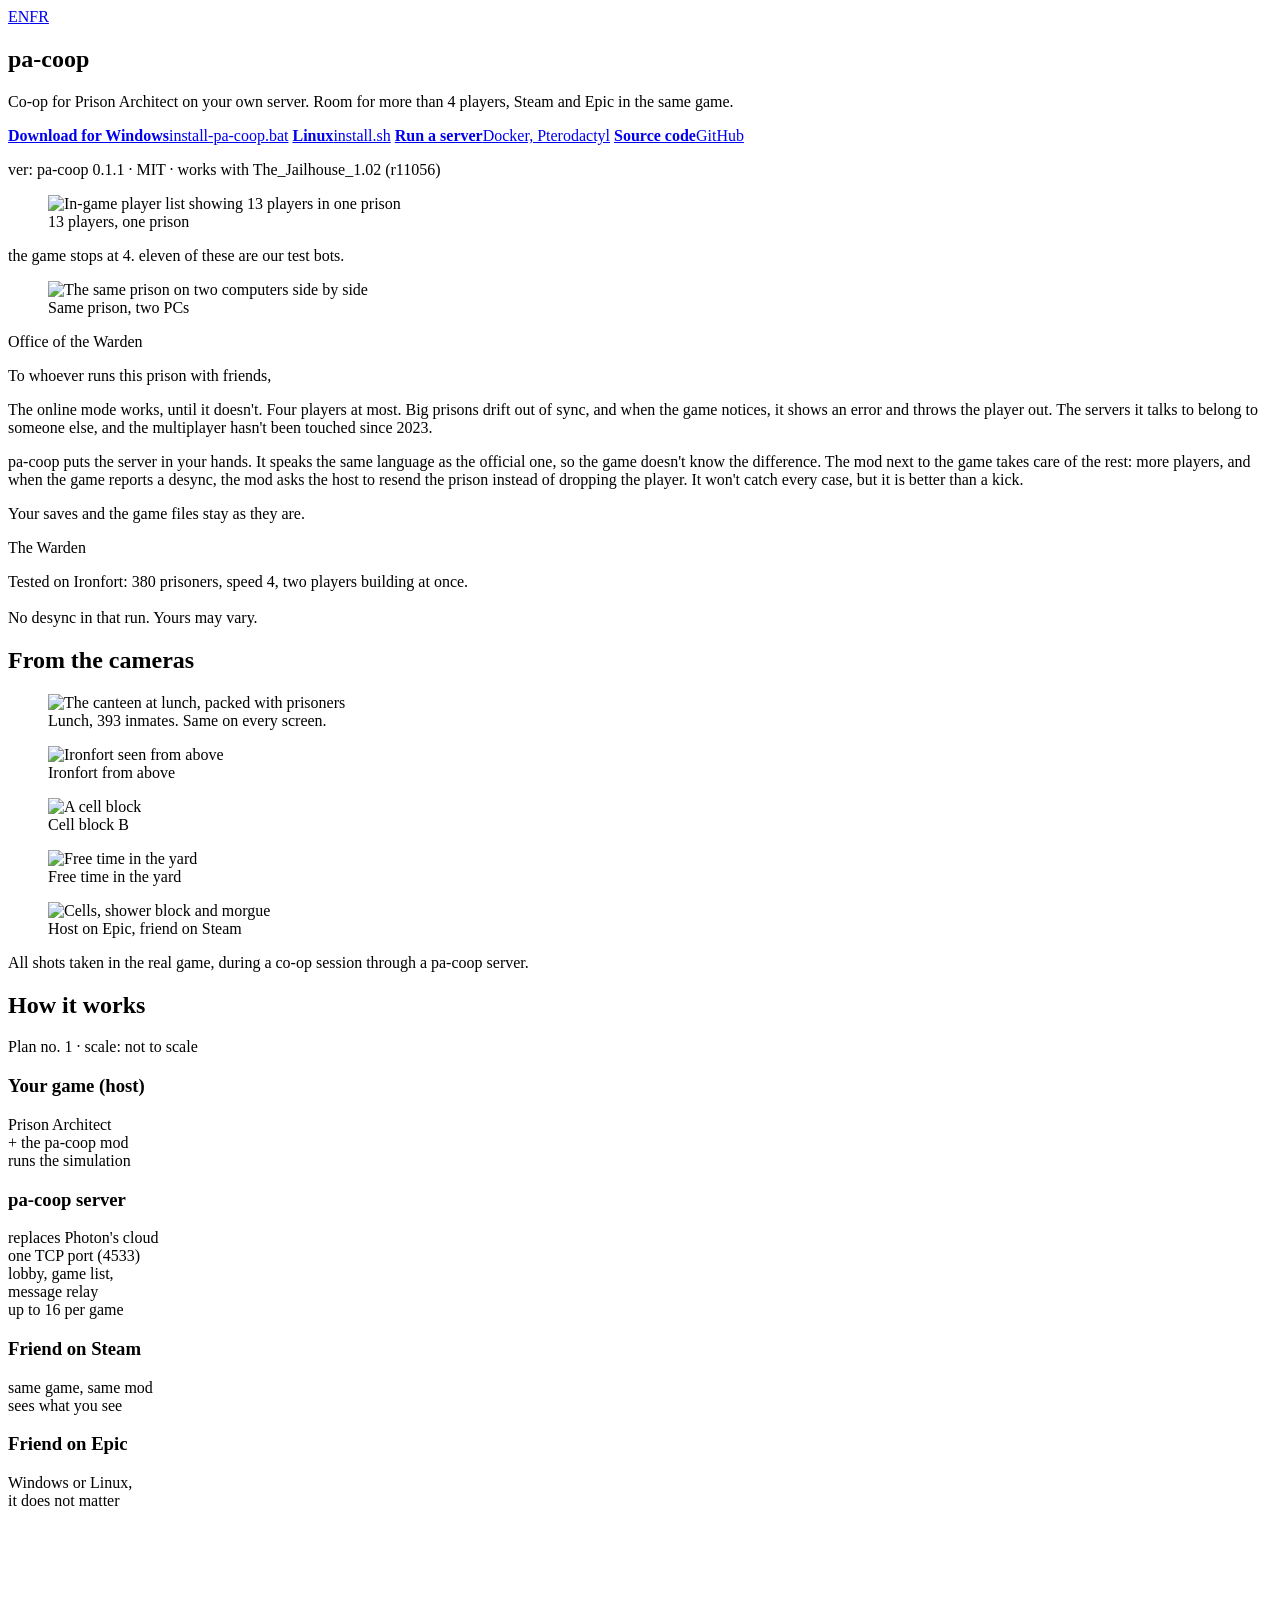
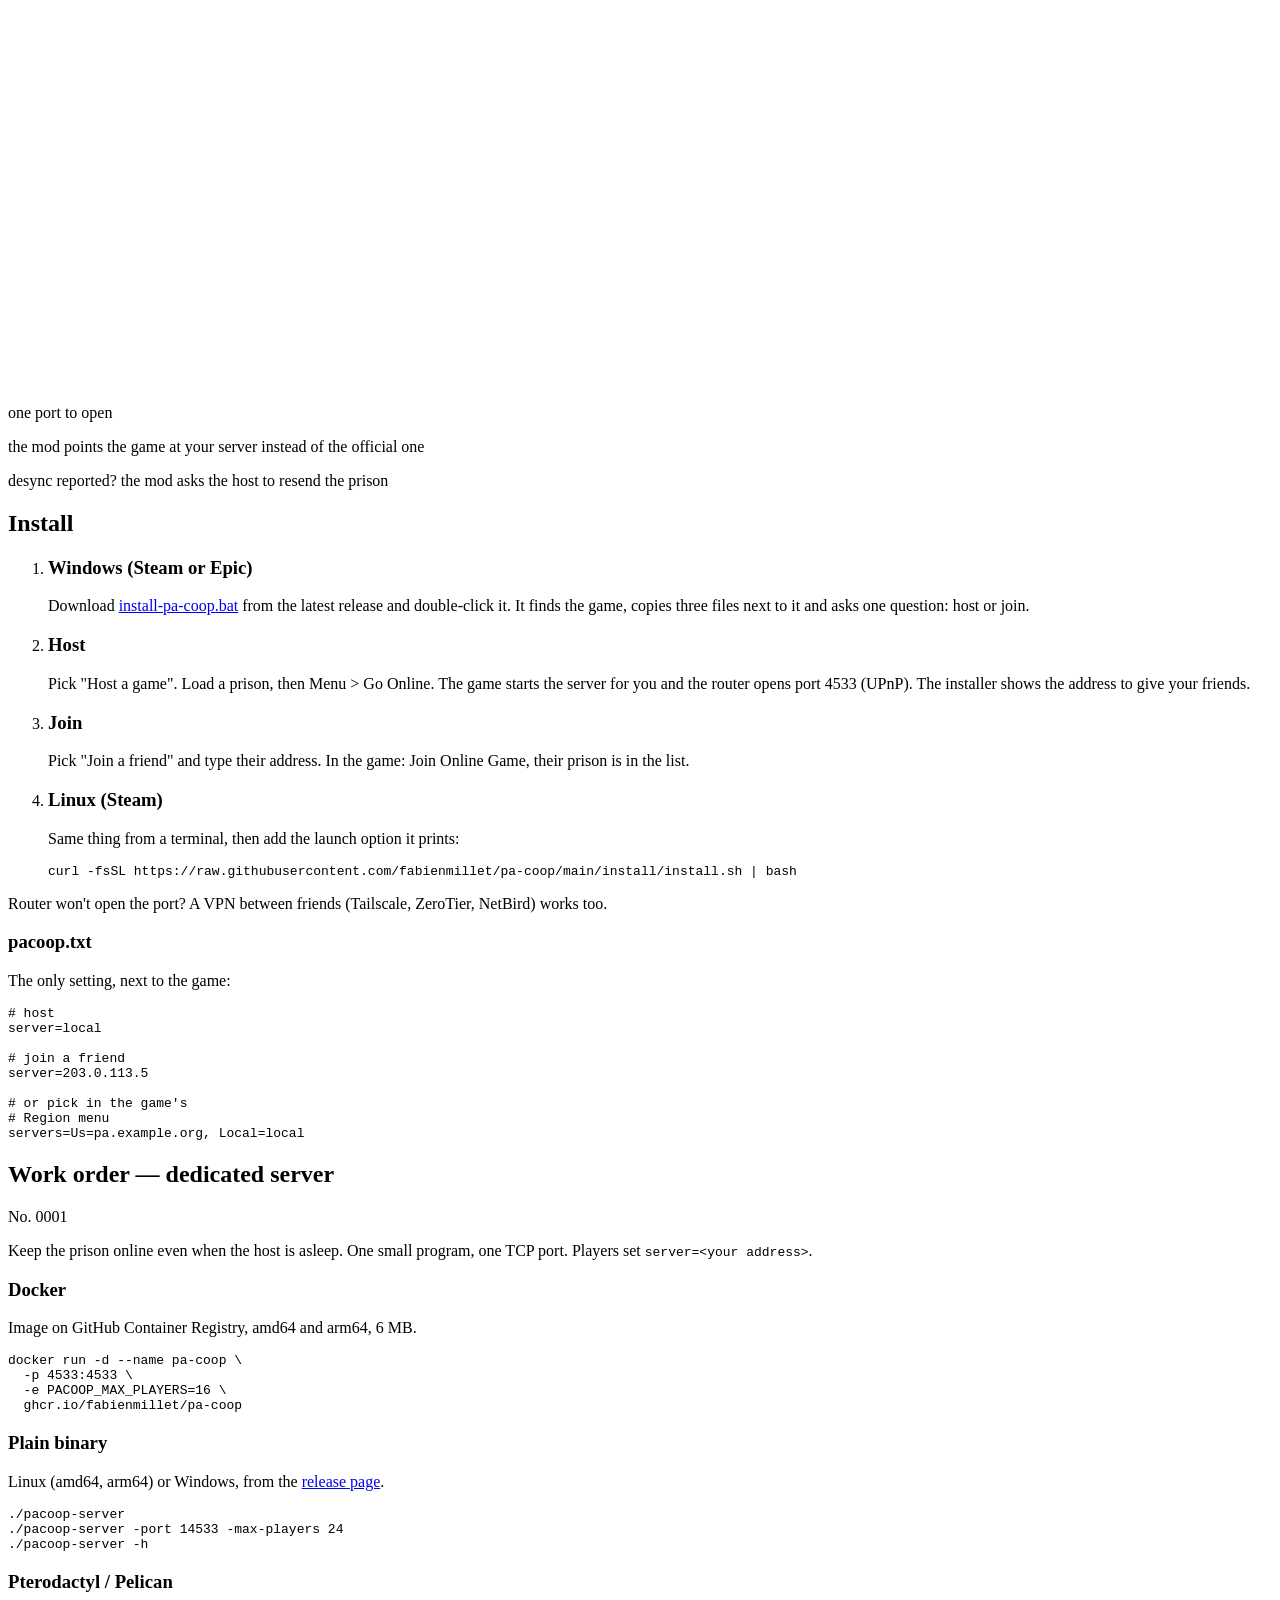
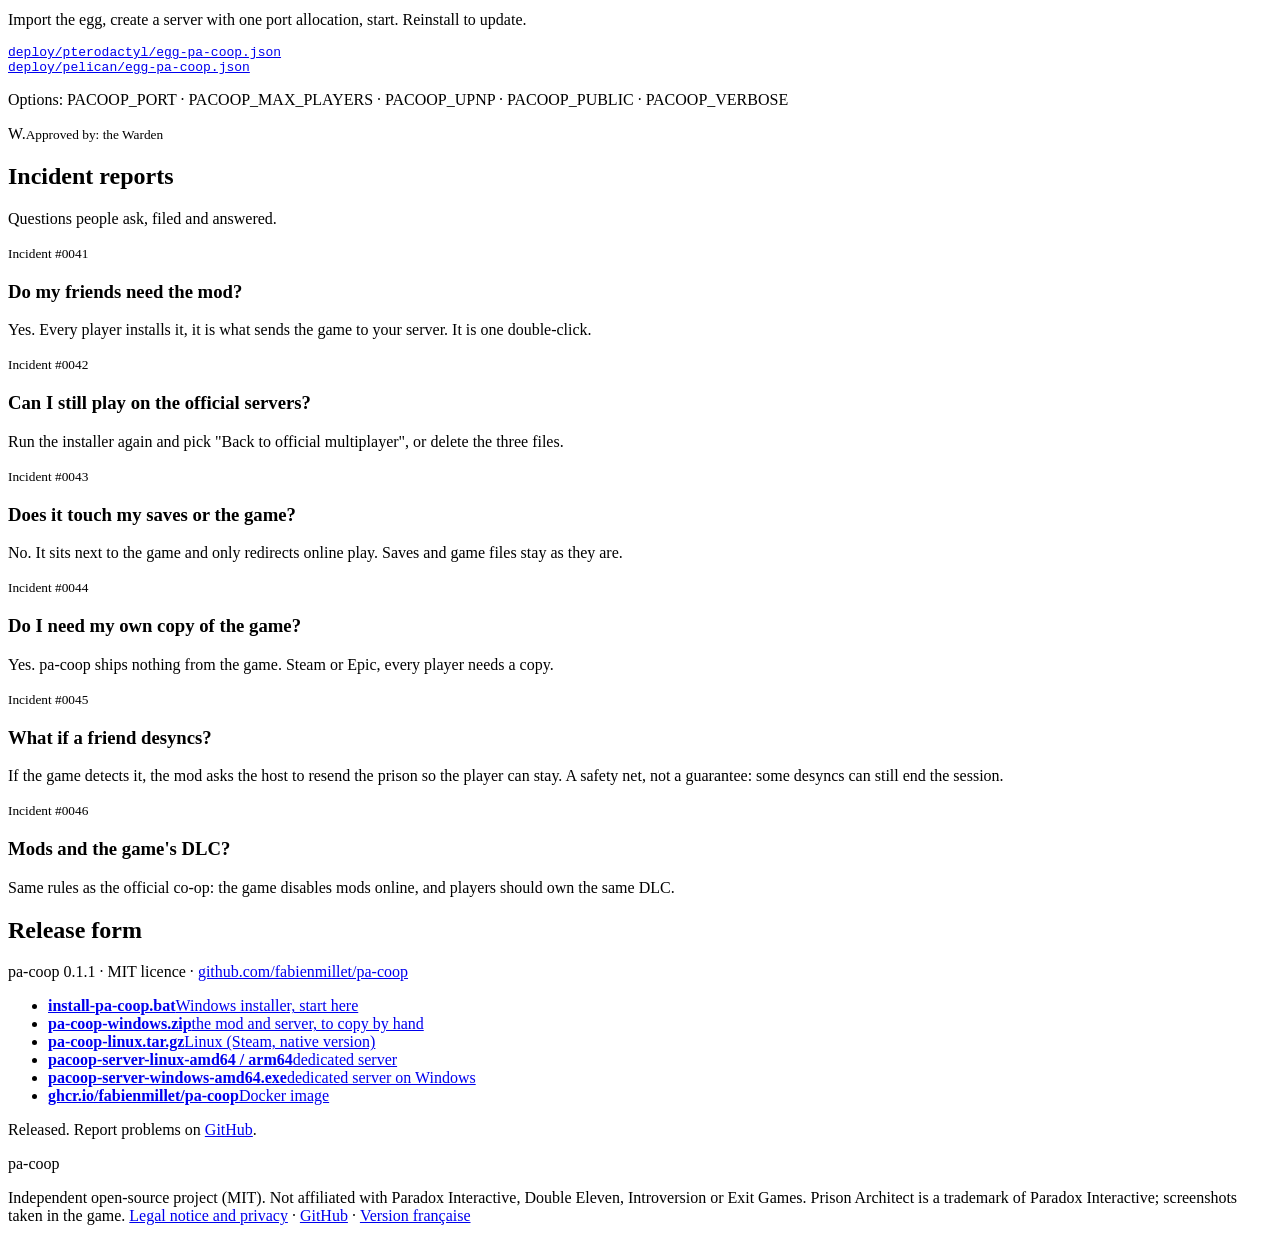
==== commit be15d66c: "Website: French version (/fr/), language switch, hreflang" ====
--- a/site/index.html
+++ b/site/index.html
@@ -6,6 +6,9 @@
 <title>pa-coop · Prison Architect co-op on your own server</title>
 <meta name="description" content="pa-coop runs Prison Architect's online co-op on your own server: more than 4 players, Steam and Epic players in the same game, host from the game or run a dedicated server. Free and open source.">
 <link rel="canonical" href="https://pa-coop.zipname.fr/">
+<link rel="alternate" hreflang="en" href="https://pa-coop.zipname.fr/">
+<link rel="alternate" hreflang="fr" href="https://pa-coop.zipname.fr/fr/">
+<link rel="alternate" hreflang="x-default" href="https://pa-coop.zipname.fr/">
 <meta name="theme-color" content="#2a2d33">
 <meta name="color-scheme" content="dark light">
 <meta name="author" content="Fabien MILLET">
@@ -19,6 +22,7 @@
 <meta property="og:image:height" content="640">
 <meta property="og:image:alt" content="pa-coop: self-hosted co-op for Prison Architect, over a screenshot of a prison">
 <meta property="og:locale" content="en_US">
+<meta property="og:locale:alternate" content="fr_FR">
 <meta name="twitter:card" content="summary_large_image">
 <meta name="twitter:title" content="pa-coop · Prison Architect co-op on your own server">
 <meta name="twitter:description" content="More than 4 players, Steam and Epic in the same game, host from the game or run a dedicated server.">
@@ -47,7 +51,7 @@
       "applicationCategory": "GameApplication",
       "applicationSubCategory": "Game mod",
       "operatingSystem": "Windows, Linux",
-      "softwareVersion": "0.1.0",
+      "softwareVersion": "0.1.1",
       "license": "https://opensource.org/licenses/MIT",
       "isAccessibleForFree": true,
       "offers": { "@type": "Offer", "price": "0", "priceCurrency": "EUR" },
@@ -72,13 +76,14 @@
   ]
 }
 </script>
-<link rel="stylesheet" href="/style.css?v=48ecc2f0">
+<link rel="stylesheet" href="/style.css?v=acc30140">
 </head>
 <body>
 
 <!-- ============ Folder ============ -->
 <header class="hero">
   <div class="hero-bg" aria-hidden="true"></div>
+  <nav class="lang-switch" aria-label="Language"><a href="/" aria-current="page">EN</a><a href="/fr/" hreflang="fr" lang="fr">FR</a></nav>
   <div class="folder">
     <div class="folder-tab" aria-hidden="true"></div>
     <div class="folder-body">
@@ -92,17 +97,17 @@
           <a href="#server"><b>Run a server</b><i></i><span>Docker, Pterodactyl</span></a>
           <a href="https://github.com/fabienmillet/pa-coop"><b>Source code</b><i></i><span>GitHub</span></a>
         </nav>
-        <p class="ver">ver: pa-coop 0.1.0 · MIT · works with The_Jailhouse_1.02 (r11056)</p>
+        <p class="ver">ver: pa-coop 0.1.1 · MIT · works with The_Jailhouse_1.02 (r11056)</p>
       </section>
       <section class="sheet sheet-right ruled" aria-label="Screenshots">
         <div class="clip" aria-hidden="true"></div>
         <figure class="polaroid p-13">
-          <img src="img/coop-13.webp" fetchpriority="high" width="300" height="300" alt="In-game player list showing 13 players in one prison">
+          <img src="/img/coop-13.webp" fetchpriority="high" width="300" height="300" alt="In-game player list showing 13 players in one prison">
           <figcaption>13 players, one prison</figcaption>
         </figure>
         <p class="scribble s-13">the game stops at 4. eleven of these are our test bots.</p>
         <figure class="polaroid p-two">
-          <img src="img/coop-two.webp" srcset="img/coop-two-640.webp 640w, img/coop-two.webp 1280w" sizes="(max-width: 900px) calc(100vw - 80px), 520px" width="1280" height="400" alt="The same prison on two computers side by side">
+          <img src="/img/coop-two.webp" srcset="/img/coop-two-640.webp 640w, /img/coop-two.webp 1280w" sizes="(max-width: 900px) calc(100vw - 80px), 520px" width="1280" height="400" alt="The same prison on two computers side by side">
           <figcaption>Same prison, two PCs</figcaption>
         </figure>
       </section>
@@ -134,11 +139,11 @@
   <div class="wrap">
     <h2 class="marker light">From the cameras</h2>
     <div class="board">
-      <figure class="polaroid pin red"><img src="img/canteen.webp" srcset="img/canteen-640.webp 640w, img/canteen.webp 1060w" sizes="(max-width: 900px) calc(100vw - 80px), 360px" alt="The canteen at lunch, packed with prisoners" loading="lazy" width="1060" height="640"><figcaption>Lunch, 393 inmates. Same on every screen.</figcaption></figure>
-      <figure class="polaroid pin blue"><img src="img/overview.webp" srcset="img/overview-640.webp 640w, img/overview.webp 1090w" sizes="(max-width: 900px) calc(100vw - 80px), 360px" alt="Ironfort seen from above" loading="lazy" width="1090" height="640"><figcaption>Ironfort from above</figcaption></figure>
-      <figure class="polaroid pin green tall"><img src="img/block.webp" srcset="img/block-640.webp 640w, img/block.webp 1060w" sizes="(max-width: 900px) calc(100vw - 80px), 360px" alt="A cell block" loading="lazy" width="1060" height="620"><figcaption>Cell block B</figcaption></figure>
-      <figure class="polaroid pin yellow"><img src="img/yard2.webp" srcset="img/yard2-640.webp 640w, img/yard2.webp 1100w" sizes="(max-width: 900px) calc(100vw - 80px), 360px" alt="Free time in the yard" loading="lazy" width="1100" height="560"><figcaption>Free time in the yard</figcaption></figure>
-      <figure class="polaroid pin red"><img src="img/cells.webp" srcset="img/cells-640.webp 640w, img/cells.webp 770w" sizes="(max-width: 900px) calc(100vw - 80px), 360px" alt="Cells, shower block and morgue" loading="lazy" width="770" height="680"><figcaption>Host on Epic, friend on Steam</figcaption></figure>
+      <figure class="polaroid pin red"><img src="/img/canteen.webp" srcset="/img/canteen-640.webp 640w, /img/canteen.webp 1060w" sizes="(max-width: 900px) calc(100vw - 80px), 360px" alt="The canteen at lunch, packed with prisoners" loading="lazy" width="1060" height="640"><figcaption>Lunch, 393 inmates. Same on every screen.</figcaption></figure>
+      <figure class="polaroid pin blue"><img src="/img/overview.webp" srcset="/img/overview-640.webp 640w, /img/overview.webp 1090w" sizes="(max-width: 900px) calc(100vw - 80px), 360px" alt="Ironfort seen from above" loading="lazy" width="1090" height="640"><figcaption>Ironfort from above</figcaption></figure>
+      <figure class="polaroid pin green tall"><img src="/img/block.webp" srcset="/img/block-640.webp 640w, /img/block.webp 1060w" sizes="(max-width: 900px) calc(100vw - 80px), 360px" alt="A cell block" loading="lazy" width="1060" height="620"><figcaption>Cell block B</figcaption></figure>
+      <figure class="polaroid pin yellow"><img src="/img/yard2.webp" srcset="/img/yard2-640.webp 640w, /img/yard2.webp 1100w" sizes="(max-width: 900px) calc(100vw - 80px), 360px" alt="Free time in the yard" loading="lazy" width="1100" height="560"><figcaption>Free time in the yard</figcaption></figure>
+      <figure class="polaroid pin red"><img src="/img/cells.webp" srcset="/img/cells-640.webp 640w, /img/cells.webp 770w" sizes="(max-width: 900px) calc(100vw - 80px), 360px" alt="Cells, shower block and morgue" loading="lazy" width="770" height="680"><figcaption>Host on Epic, friend on Steam</figcaption></figure>
       <p class="index-card marker pin blue">All shots taken in the real game, during a co-op session through a pa-coop server.</p>
     </div>
   </div>
@@ -244,7 +249,7 @@
   <div class="wrap">
     <article class="release">
       <h2>Release form</h2>
-      <p class="rel-meta">pa-coop 0.1.0 · MIT licence · <a href="https://github.com/fabienmillet/pa-coop">github.com/fabienmillet/pa-coop</a></p>
+      <p class="rel-meta">pa-coop 0.1.1 · MIT licence · <a href="https://github.com/fabienmillet/pa-coop">github.com/fabienmillet/pa-coop</a></p>
       <ul>
         <li><a href="https://github.com/fabienmillet/pa-coop/releases/latest/download/install-pa-coop.bat"><b>install-pa-coop.bat</b><i></i><span>Windows installer, start here</span></a></li>
         <li><a href="https://github.com/fabienmillet/pa-coop/releases/latest/download/pa-coop-windows.zip"><b>pa-coop-windows.zip</b><i></i><span>the mod and server, to copy by hand</span></a></li>
@@ -263,7 +268,7 @@
 <footer>
   <div class="wrap foot">
     <span class="marker">pa-coop</span>
-    <p>Independent open-source project (MIT). Not affiliated with Paradox Interactive, Double Eleven, Introversion or Exit Games. Prison Architect is a trademark of Paradox Interactive; screenshots taken in the game. <a href="/legal">Legal notice and privacy</a> · <a href="https://github.com/fabienmillet/pa-coop">GitHub</a></p>
+    <p>Independent open-source project (MIT). Not affiliated with Paradox Interactive, Double Eleven, Introversion or Exit Games. Prison Architect is a trademark of Paradox Interactive; screenshots taken in the game. <a href="/legal">Legal notice and privacy</a> · <a href="https://github.com/fabienmillet/pa-coop">GitHub</a> · <a href="/fr/" hreflang="fr" lang="fr">Version française</a></p>
   </div>
 </footer>
 </body>
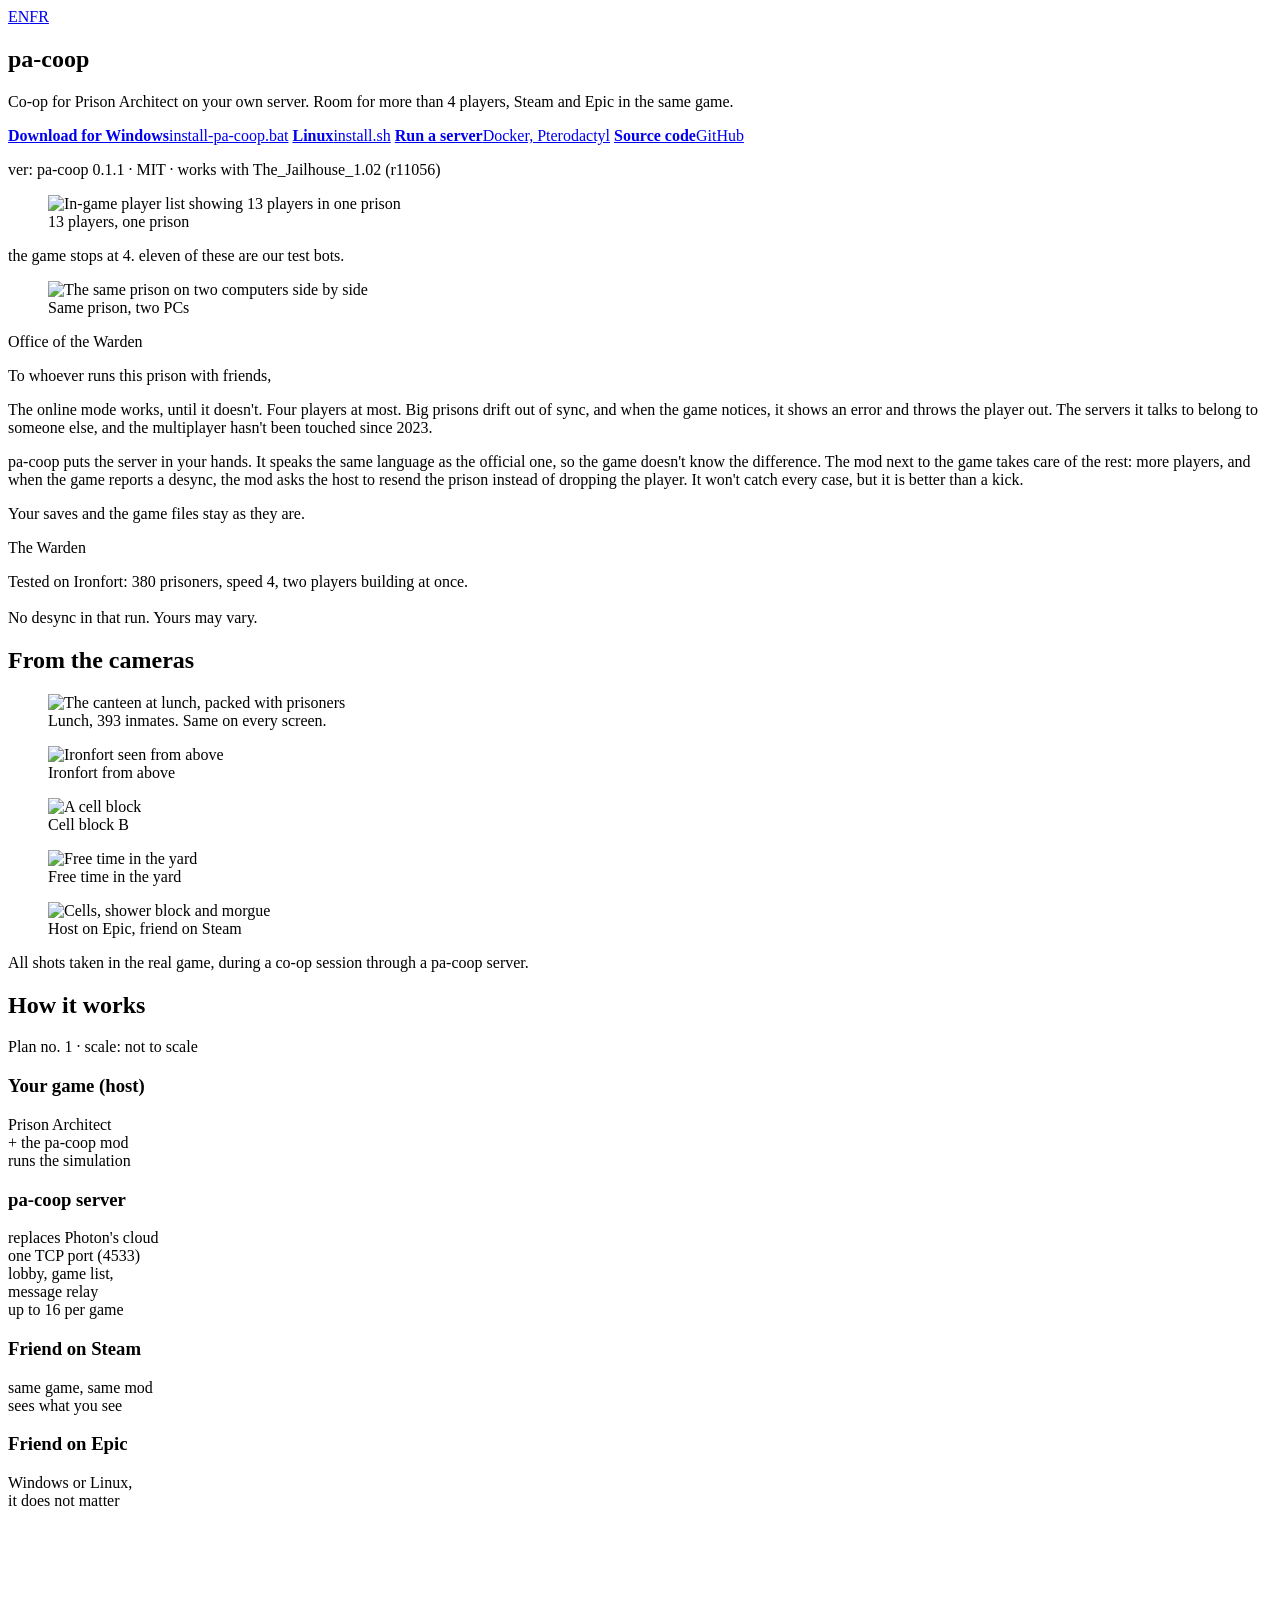
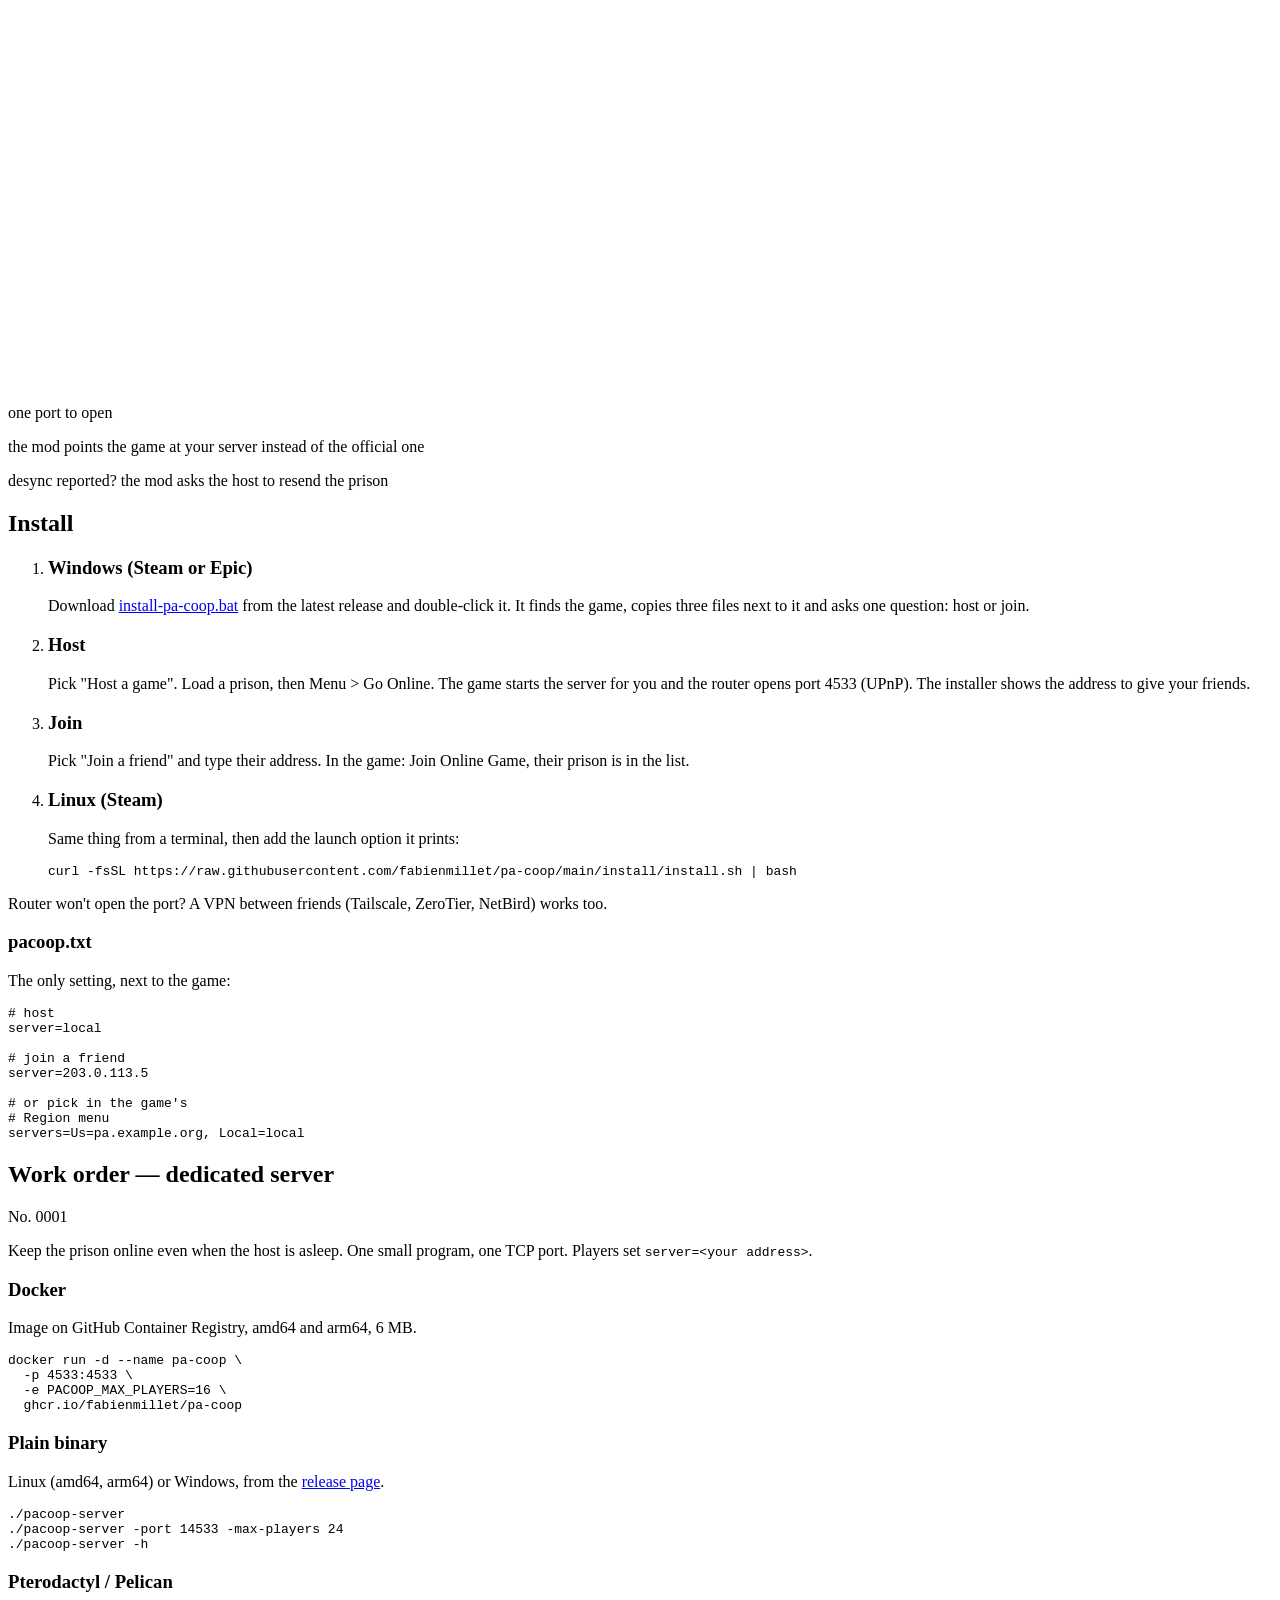
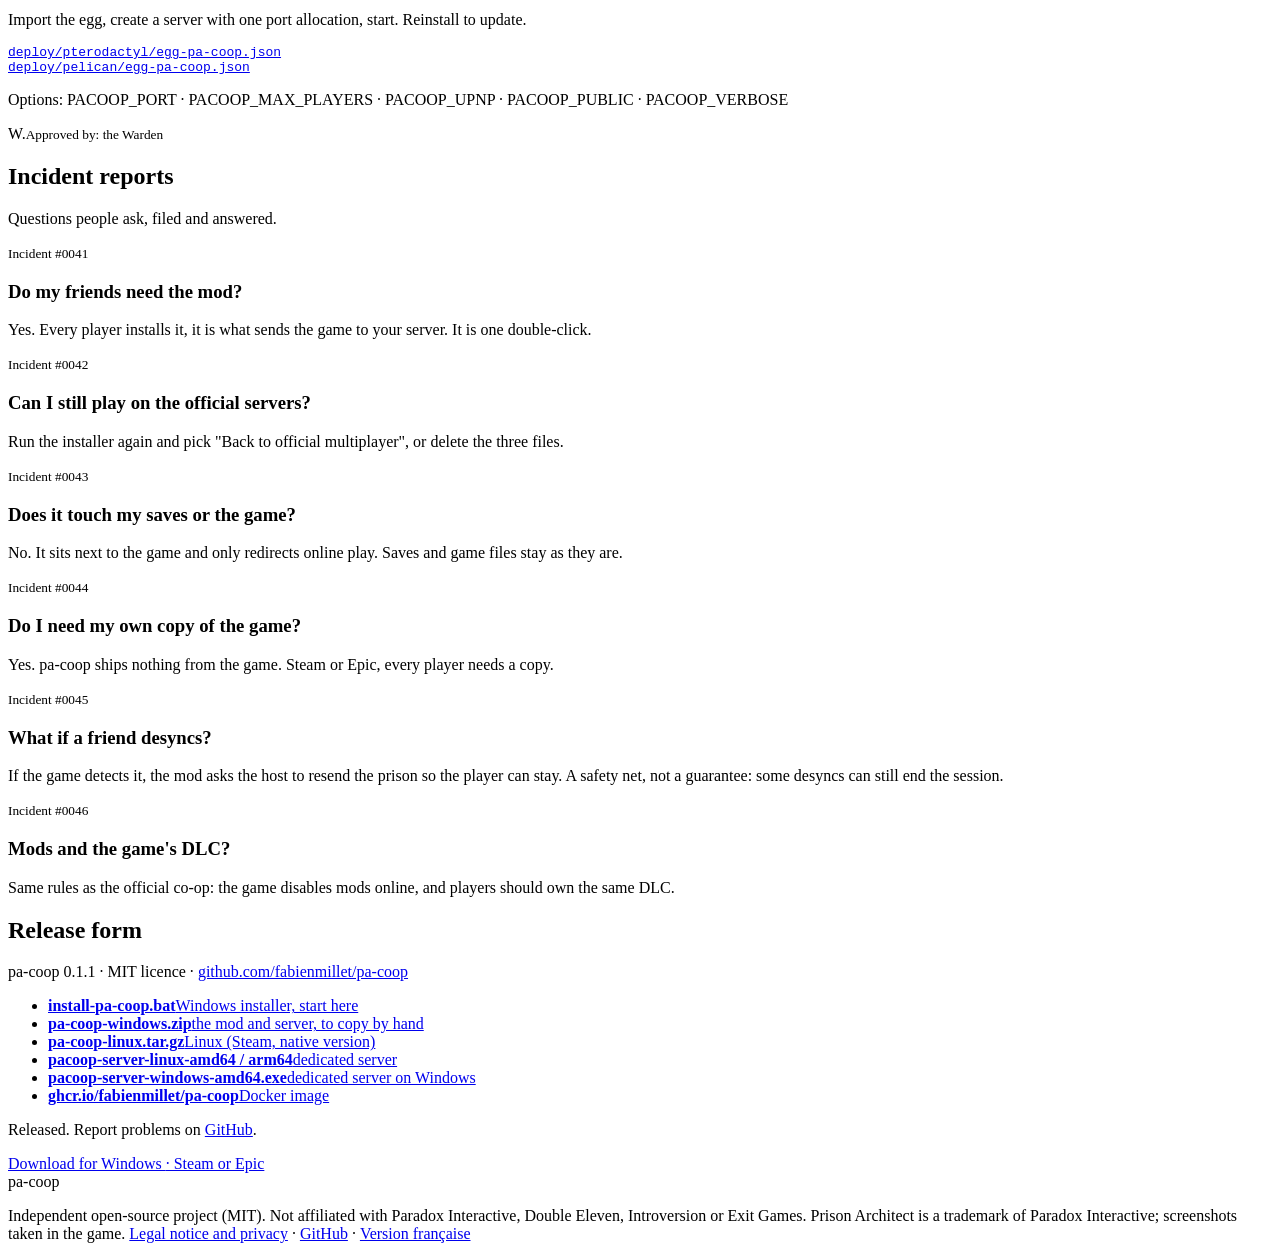
==== commit 8fc46b95: "Website: real phone layout (straight cards, big download button, sticky CTA)" ====
--- a/site/index.html
+++ b/site/index.html
@@ -76,7 +76,7 @@
   ]
 }
 </script>
-<link rel="stylesheet" href="/style.css?v=acc30140">
+<link rel="stylesheet" href="/style.css?v=5bffce09">
 </head>
 <body>
 
@@ -265,6 +265,8 @@
 
 </main>
 
+<a class="mobile-cta" href="https://github.com/fabienmillet/pa-coop/releases/latest/download/install-pa-coop.bat">Download for Windows <span>· Steam or Epic</span></a>
+
 <footer>
   <div class="wrap foot">
     <span class="marker">pa-coop</span>
